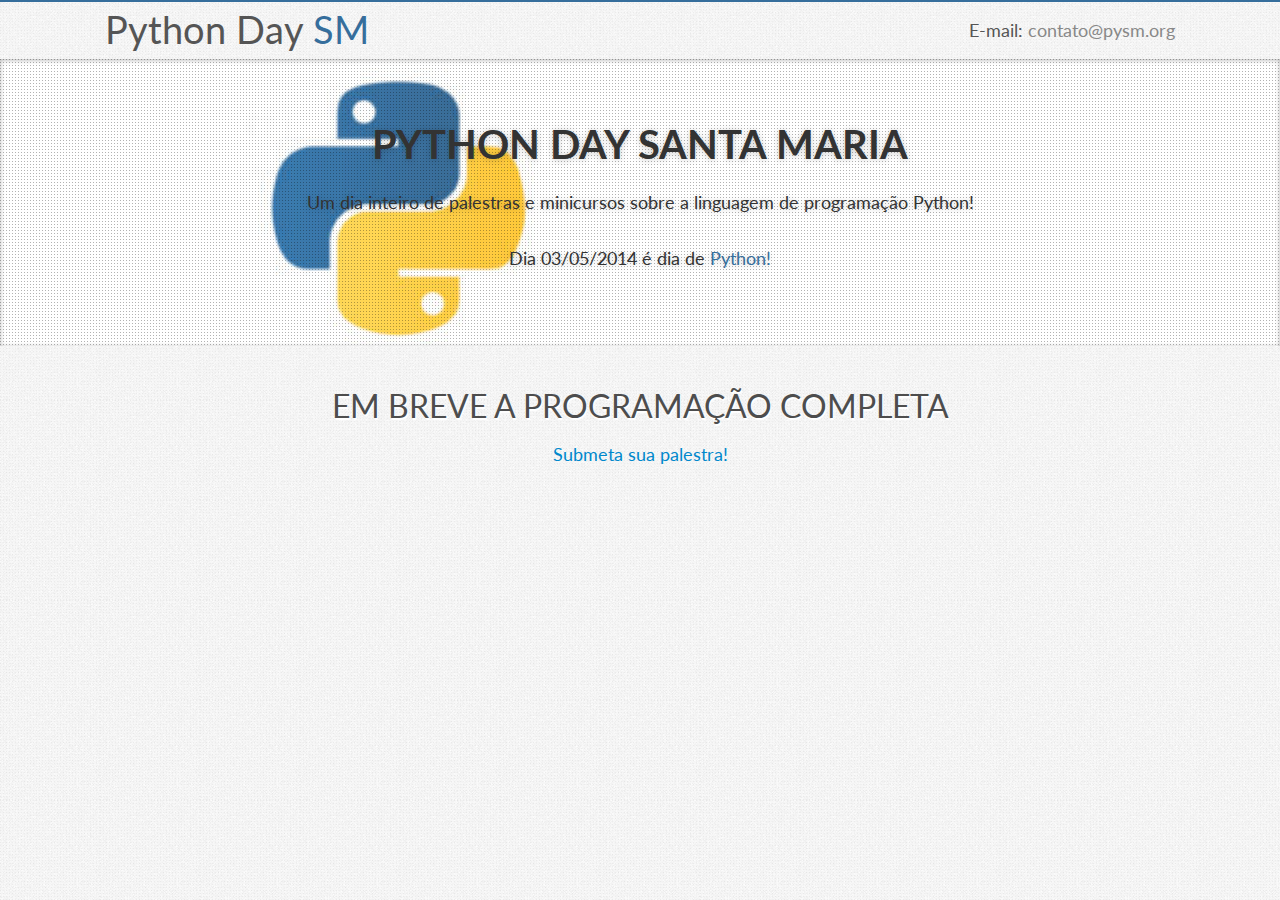
==== 2014/index.html @ d5559a5e "Site em breve da PySM" ====
<!DOCTYPE html>
<html lang="en">
    <head>
        <meta charset="utf-8">
        <title>Python Day Santa Maria - PySM</title>
        <meta name="viewport" content="width=device-width, initial-scale=1.0">
        <meta name="description" content="">
        <meta name="author" content="">

        <!-- CSS -->
        <link rel='stylesheet' href='http://fonts.googleapis.com/css?family=Lato:400,700'>
        <link rel="stylesheet" href="assets/bootstrap/css/bootstrap.min.css">
        <link rel="stylesheet" href="assets/css/style.css">
		<link rel="stylesheet" type="text/css" href="assets/js/fancybox/jquery.fancybox.css?v=2.1.5" media="screen" />
        <!-- HTML5 shim, for IE6-8 support of HTML5 elements -->
        <!--[if lt IE 9]>
            <script src="http://html5shim.googlecode.com/svn/trunk/html5.js"></script>
        <![endif]-->
    </head>

    <body>

        <!-- Header -->
        <div class="container">
            <div class="header row">
                <div class="logo span4">
                    <h1><a href="">Python Day</a> <span>SM</span></h1>
                </div>
                <div class="call-us span8">
                	<p>E-mail: <span>contato@pysm.org</span></p>
                </div>
            </div>
        </div>

        <!-- Coming Soon -->
        <div class="coming-soon">
            <div class="inner-bg">
                <div class="container">
                    <div class="row">
                        <div class="span12">
                            <h2>Python Day Santa Maria</h2>
                            <p>Um dia inteiro de palestras e minicursos sobre a linguagem de programação Python!</p>
                            <p>Dia 03/05/2014 é dia de <span class="blue">Python!</span></p>
                            <div class="timer">
                                <div class="days-wrapper">
                                    <span class="days"></span> <br>dias
                                </div>
                                <div class="hours-wrapper">
                                    <span class="hours"></span> <br>horas
                                </div>
                                <div class="minutes-wrapper">
                                    <span class="minutes"></span> <br>minutos
                                </div>
                                <div class="seconds-wrapper">
                                    <span class="seconds"></span> <br>segundos
                                </div>
                            </div>
                        </div>
                    </div>
                </div>
            </div>
        </div>

        <!-- Content -->
        <div class="container">
            <div class="row">
                <div class="span12 subscribe">
                    <h3>Em breve a programação completa</h3>
                    <p><a href="https://docs.google.com/forms/d/13ljh_HydLZf5N_XZFgV2s6FFVkVPNJBflwNSKX2aLEY/viewform" class="iframe" >Submeta sua palestra!</a></p>
                </div>
            </div>

            <!-- <div class="row">
                <div class="span12 social">
                    <a href="" class="facebook" rel="tooltip" data-placement="top" data-original-title="Facebook"></a>
                    <a href="" class="twitter" rel="tooltip" data-placement="top" data-original-title="Twitter"></a>
                    <a href="" class="dribbble" rel="tooltip" data-placement="top" data-original-title="Dribbble"></a>
                    <a href="" class="googleplus" rel="tooltip" data-placement="top" data-original-title="Google Plus"></a>
                    <a href="" class="pinterest" rel="tooltip" data-placement="top" data-original-title="Pinterest"></a>
                    <a href="" class="flickr" rel="tooltip" data-placement="top" data-original-title="Flickr"></a>
                </div>
            </div> -->
        </div>

        <!-- Javascript -->
        <script src="assets/js/jquery-1.8.2.min.js"></script>
        <script src="assets/bootstrap/js/bootstrap.min.js"></script>
        <script src="assets/js/jquery.backstretch.min.js"></script>
        <script src="assets/js/jquery.countdown.js"></script>
        <script src="assets/js/fancybox.js"></script>
        <script src="assets/js/scripts.js"></script>
		<script type="text/javascript" src="assets/js/fancybox/jquery.fancybox.js?v=2.1.5"></script>
    </body>

</html>
---- 2014/assets/css/style.css ----
/*
 *
 * Template Name: Alissa
 * Template URI: http://azmind.com
 * Description: Alissa - Responsive Coming Soon Template
 * Author: Anli Zaimi
 * Author URI: http://azmind.com
 *
 */


body {
    background: #f8f8f8 url(../img/pattern.jpg);
    text-align: left;
    font-family: 'Lato', Arial, sans-serif;
    color: #555;
    font-weight: 400;
    border-top: 2px solid #366e9c;
}

strong { font-weight: 700; }
a:hover { text-decoration: none; }

::-moz-selection { background: #366e9c; color: #fff; text-shadow: none; }
::selection { background: #366e9c; color: #fff; text-shadow: none; }

.logo h1 {
    margin-top: 7px;
    padding-left: 50px;
    font-family:'Lato', Arial, sans-serif;
    font-size: 38px;
    font-weight: 400;
    color: #555;
}

.logo h1 span { color: #366e9c; }
.blue { color: #366e9c; }

.logo a {
    color: #555;
    text-decoration: none;
    -o-transition: all .2s;
    -moz-transition: all .2s;
    -webkit-transition: all .2s;
    -ms-transition: all .2s;
}
.logo a:hover { color: #366e9c; }

.call-us {
    font-size: 18px;
    text-align: right;
}

.call-us p {
    margin-top: 18px;
    padding-right: 50px;
}

.call-us p span { color: #888; }


/***** Coming Soon *****/

.coming-soon {
    margin: 0 auto;
    text-align: center;
    color: #fff;
}

.inner-bg {
    padding: 55px 0 60px 0;
    background: url(../img/pattern-3.png);
    -moz-box-shadow: 0 1px 5px 0 rgba(0,0,0,.3) inset;
    -webkit-box-shadow: 0 1px 5px 0 rgba(0,0,0,.3) inset;
    box-shadow: 0 1px 5px 0 rgba(0,0,0,.3) inset;
}

.coming-soon h2 {
    font-size: 40px;
    font-weight: 700;
    text-transform: uppercase;
    color: #333;
    text-shadow: 0 1px 7px rgba(0,0,0,.2);
}

.coming-soon p {
    color: #333;
    margin-top: 20px;
    font-size: 18px;
    line-height: 36px;
    text-shadow: 0 1px 7px rgba(0,0,0,.2);
}

.timer {
    margin-top: 40px;
    text-shadow: 0 1px 5px rgba(0,0,0,.1);
}

.timer .days-wrapper,
.timer .hours-wrapper,
.timer .minutes-wrapper,
.timer .seconds-wrapper {
    display: inline-block;
    width: 160px;
    height: 140px;
    margin: 0 10px;
    padding-top: 20px;
    background: #2d2d2d; /* browsers that don't support rgba */
    background: rgba(45,45,45,.7);
    font-size: 18px;
    -moz-border-radius: 80px;
    -webkit-border-radius: 80px;
    border-radius: 80px;
}

.timer .days-wrapper:hover,
.timer .hours-wrapper:hover,
.timer .minutes-wrapper:hover,
.timer .seconds-wrapper:hover {
    background: #366e9c url(../img/pattern-2.png);
    text-shadow: none;
}

.timer .days,
.timer .hours,
.timer .minutes,
.timer .seconds {
    font-size: 80px;
    line-height: 90px;
}


/***** Content *****/

.subscribe {
    margin-top: 30px;
    text-align: center;
}

.subscribe h3 {
    font-size: 32px;
    font-weight: 400;
    color: #4d4d4d;
    line-height: 40px;
    text-transform: uppercase;
    text-shadow: 1px 2px 1px #fff;
}

.subscribe p {
    font-size: 18px;
    font-weight: 400;
    line-height: 36px;
}

.subscribe form {
    margin-top: 24px;
}

.subscribe form input {
    width: 310px;
    height: 46px;
    margin: 0;
    padding: 0 10px;
    background: #fff;
    font-family: 'Lato', Arial, sans-serif;
    font-size: 18px;
    line-height: 46px;
    color: #888;
    border: 0;
    -moz-border-radius: 0;
    -webkit-border-radius: 0;
    border-radius: 0;
    -moz-box-shadow: 0 1px 3px 0 rgba(0,0,0,.15);
    -webkit-box-shadow: 0 1px 3px 0 rgba(0,0,0,.15);
    box-shadow: 0 1px 3px 0 rgba(0,0,0,.15);
}

.subscribe form input:focus {
    -moz-box-shadow: 0 1px 3px 0 rgba(0,0,0,.15);
    -webkit-box-shadow: 0 1px 3px 0 rgba(0,0,0,.15);
    box-shadow: 0 1px 3px 0 rgba(0,0,0,.15);
}

.subscribe form input:-moz-placeholder { color: #888; }
.subscribe form input:-ms-input-placeholder { color: #888; }
.subscribe form input::-webkit-input-placeholder { color: #888; }

.subscribe form button {
    width: 130px;
    height: 46px;
    margin: 0;
    padding: 0;
    background: #366e9c;
    border: 0;
    font-family: 'Lato', Arial, sans-serif;
    font-size: 18px;
    line-height: 46px;
    color: #fff;
    text-transform: uppercase;
    text-shadow: 1px 1px 1px rgba(0,0,0,.3);
    -moz-border-radius: 0;
    -webkit-border-radius: 0;
    border-radius: 0;
    -moz-box-shadow: 0 1px 3px 0 rgba(0,0,0,.25);
    -webkit-box-shadow: 0 1px 3px 0 rgba(0,0,0,.25);
    box-shadow: 0 1px 3px 0 rgba(0,0,0,.25);
    -o-transition: all .3s;
    -moz-transition: all .3s;
    -webkit-transition: all .3s;
    -ms-transition: all .3s;
}

.subscribe form button:hover {
    background: #366e9c;
    color: #fff;
}

.subscribe form button:active {
    background: #366e9c;
    color: #fff;
}

.success-message, .error-message {
    font-size: 18px;
}

.error-message {
    color: #366e9c;
}

.social {
    margin-top: 30px;
    padding-bottom: 30px;
    text-align: center;
}

.social a {
    display: inline-block;
    width: 48px;
    height: 48px;
    margin: 3px;
}

.social a.facebook { background: url(../img/social-icons/facebook.png); }
.social a.twitter { background: url(../img/social-icons/twitter.png); }
.social a.dribbble { background: url(../img/social-icons/dribbble.png); }
.social a.googleplus { background: url(../img/social-icons/googleplus.png); }
.social a.pinterest { background: url(../img/social-icons/pinterest.png); }
.social a.flickr { background: url(../img/social-icons/flickr.png); }


/***** Media Queries *****/

@media (min-width: 768px) and (max-width: 979px) {

    .logo h1 {
        padding-left: 0;
    }

    .call-us p {
        padding-right: 0;
    }

    .timer .days-wrapper,
    .timer .hours-wrapper,
    .timer .minutes-wrapper,
    .timer .seconds-wrapper {
        width: 140px;
        height: 120px;
        margin: 0 7px;
        padding-top: 20px;
        -moz-border-radius: 70px;
        -webkit-border-radius: 70px;
        border-radius: 70px;
    }

    .timer .days,
    .timer .hours,
    .timer .minutes,
    .timer .seconds {
        font-size: 60px;
        line-height: 70px;
    }

}

@media (max-width: 767px) {

    body {
        padding-left: 0;
        padding-right: 0;
    }

    .logo h1 {
        padding-left: 0;
        text-align: center;
    }

    .call-us {
        padding-bottom: 7px;
        text-align: center;
    }

    .call-us p {
        padding-right: 0;
    }

    .inner-bg {
        padding: 45px 0 50px 0;
    }

    .coming-soon h2 {
        font-size: 36px;
        padding: 0 20px;
    }

    .coming-soon p {
        padding: 0 20px;
    }

    .timer .days-wrapper,
    .timer .hours-wrapper,
    .timer .minutes-wrapper,
    .timer .seconds-wrapper {
        width: 140px;
        height: 120px;
        margin: 7px;
        padding-top: 20px;
        -moz-border-radius: 70px;
        -webkit-border-radius: 70px;
        border-radius: 70px;
    }

    .timer .days,
    .timer .hours,
    .timer .minutes,
    .timer .seconds {
        font-size: 60px;
        line-height: 70px;
    }

    .subscribe h3 {
        padding: 0 20px;
        font-size: 28px;
    }

    .subscribe p {
        padding: 0 20px;
    }

}

@media (max-width: 480px) {

    .subscribe form {
        padding: 0 20px;
    }

    .subscribe form input {
        width: 90%;
    }

    .subscribe form button {
        width: 90%;
        margin-top: 10px;
    }

}
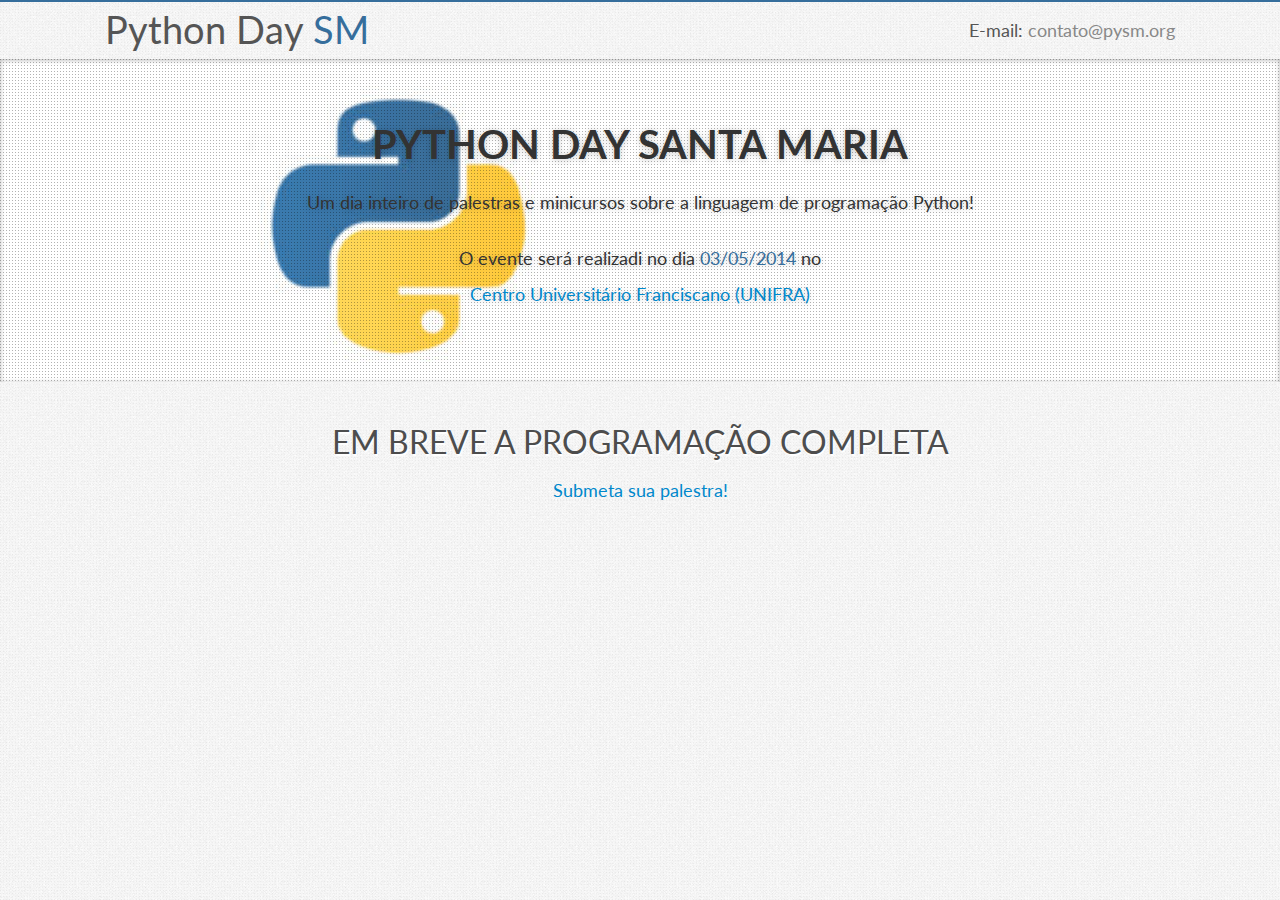
==== commit c74f0aba: "Adicionado o local do evento" ====
--- a/2014/index.html
+++ b/2014/index.html
@@ -40,7 +40,10 @@
                         <div class="span12">
                             <h2>Python Day Santa Maria</h2>
                             <p>Um dia inteiro de palestras e minicursos sobre a linguagem de programação Python!</p>
-                            <p>Dia 03/05/2014 é dia de <span class="blue">Python!</span></p>
+                            <p>
+                                O evente será realizadi no dia <span class="blue">03/05/2014</span> no <br />
+                                <a href="https://maps.google.com.br/maps?q=-29.684534,-53.814625&num=1&t=m&z=18" data-placement="top" data-original-title="Confira no mapa" class="map-unifra" target="_blank">Centro Universitário Franciscano (UNIFRA)</a>
+                            </p>
                             <div class="timer">
                                 <div class="days-wrapper">
                                     <span class="days"></span> <br>dias
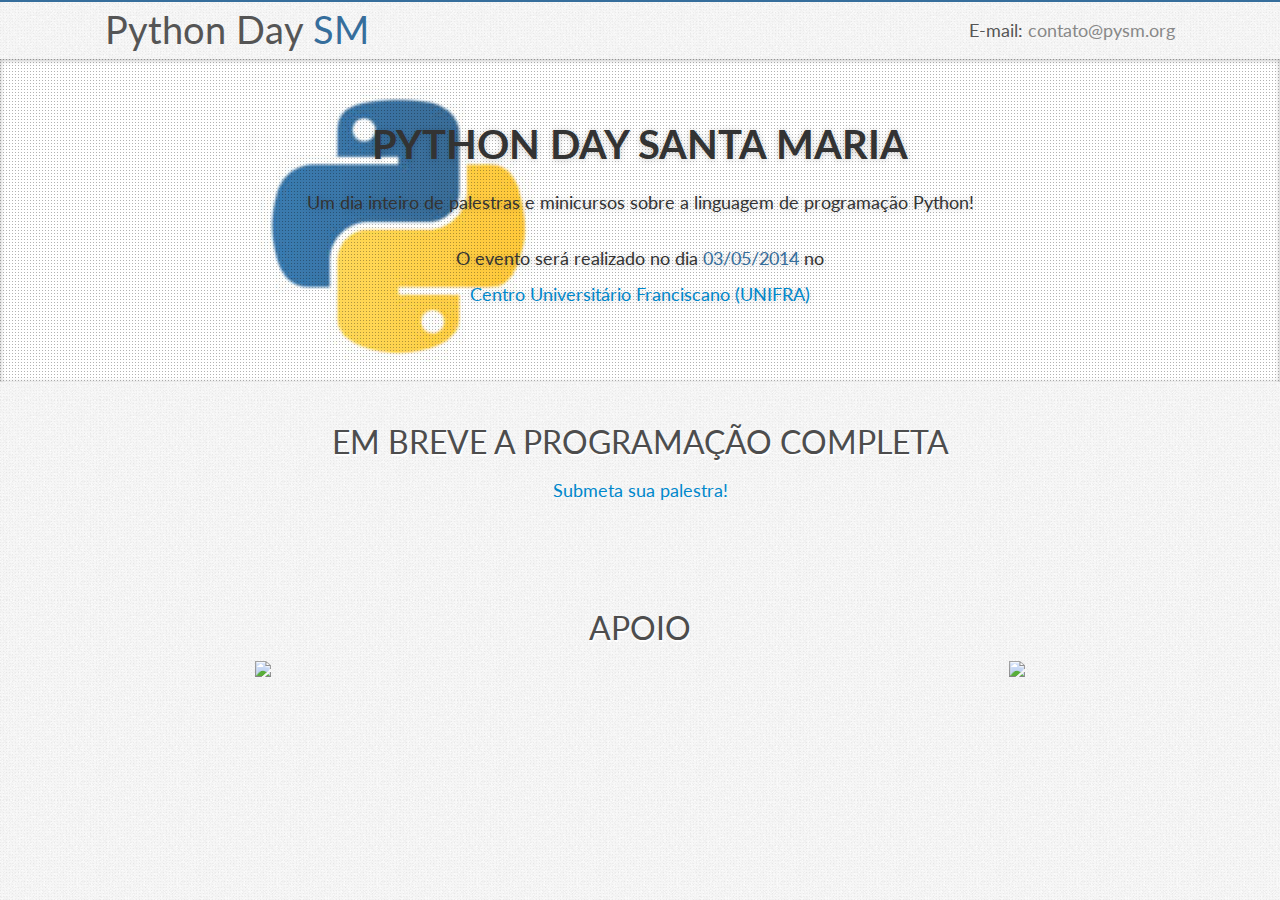
==== commit 55058123: "Atualização no site do evento" ====
--- a/2014/index.html
+++ b/2014/index.html
@@ -41,7 +41,7 @@
                             <h2>Python Day Santa Maria</h2>
                             <p>Um dia inteiro de palestras e minicursos sobre a linguagem de programação Python!</p>
                             <p>
-                                O evente será realizadi no dia <span class="blue">03/05/2014</span> no <br />
+                                O evento será realizado no dia <span class="blue">03/05/2014</span> no <br />
                                 <a href="https://maps.google.com.br/maps?q=-29.684534,-53.814625&num=1&t=m&z=18" data-placement="top" data-original-title="Confira no mapa" class="map-unifra" target="_blank">Centro Universitário Franciscano (UNIFRA)</a>
                             </p>
                             <div class="timer">
@@ -72,17 +72,13 @@
                     <p><a href="https://docs.google.com/forms/d/13ljh_HydLZf5N_XZFgV2s6FFVkVPNJBflwNSKX2aLEY/viewform" class="iframe" >Submeta sua palestra!</a></p>
                 </div>
             </div>
-
-            <!-- <div class="row">
-                <div class="span12 social">
-                    <a href="" class="facebook" rel="tooltip" data-placement="top" data-original-title="Facebook"></a>
-                    <a href="" class="twitter" rel="tooltip" data-placement="top" data-original-title="Twitter"></a>
-                    <a href="" class="dribbble" rel="tooltip" data-placement="top" data-original-title="Dribbble"></a>
-                    <a href="" class="googleplus" rel="tooltip" data-placement="top" data-original-title="Google Plus"></a>
-                    <a href="" class="pinterest" rel="tooltip" data-placement="top" data-original-title="Pinterest"></a>
-                    <a href="" class="flickr" rel="tooltip" data-placement="top" data-original-title="Flickr"></a>
+            <div class="row" style="margin-top:50px">
+                <div class="span12 subscribe">
+                    <h3>Apoio</h3>
+                    <a style="float:left;margin-left:200px" target="_blank" href="http://www.unifra.br/"><img src="pythonday/images/apoio/unifra.png"></a> 
+                    <a style="float:right;margin-right:200px" target="_blank" href="http://www.novatec.com.br/"><img src="pythonday/images/apoio/novatec.png"></a>
                 </div>
-            </div> -->
+            </div>
         </div>
 
         <!-- Javascript -->
@@ -93,6 +89,15 @@
         <script src="assets/js/fancybox.js"></script>
         <script src="assets/js/scripts.js"></script>
 		<script type="text/javascript" src="assets/js/fancybox/jquery.fancybox.js?v=2.1.5"></script>
+        <script>
+            (function(i,s,o,g,r,a,m){i['GoogleAnalyticsObject']=r;i[r]=i[r]||function(){
+            (i[r].q=i[r].q||[]).push(arguments)},i[r].l=1*new Date();a=s.createElement(o),
+            m=s.getElementsByTagName(o)[0];a.async=1;a.src=g;m.parentNode.insertBefore(a,m)
+            })(window,document,'script','//www.google-analytics.com/analytics.js','ga');
+
+            ga('create', 'UA-49662634-1', 'pysm.org');
+            ga('send', 'pageview');
+        </script>
     </body>
 
 </html>
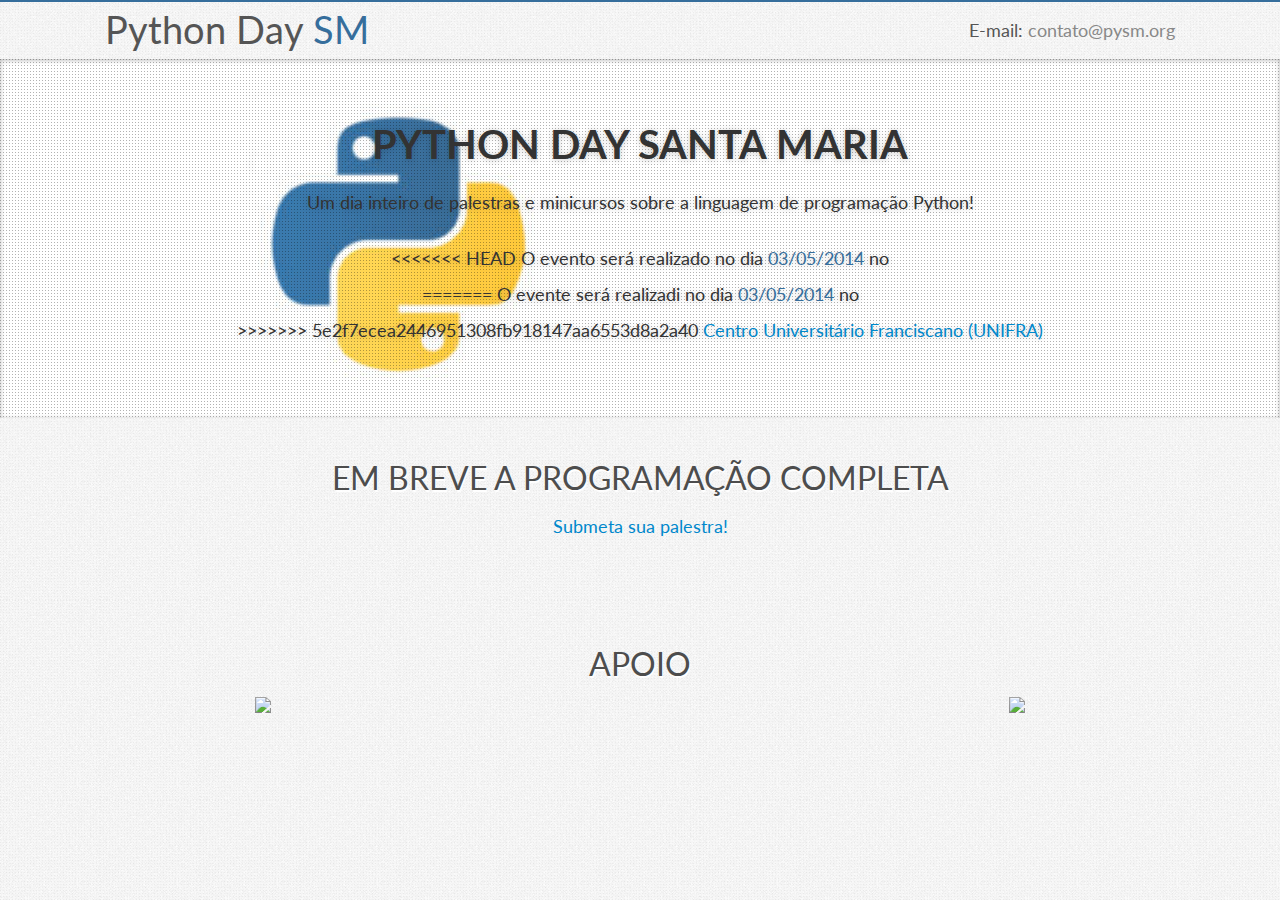
==== commit 4d4fc195: "merge" ====
--- a/2014/index.html
+++ b/2014/index.html
@@ -41,7 +41,11 @@
                             <h2>Python Day Santa Maria</h2>
                             <p>Um dia inteiro de palestras e minicursos sobre a linguagem de programação Python!</p>
                             <p>
+<<<<<<< HEAD
                                 O evento será realizado no dia <span class="blue">03/05/2014</span> no <br />
+=======
+                                O evente será realizadi no dia <span class="blue">03/05/2014</span> no <br />
+>>>>>>> 5e2f7ecea2446951308fb918147aa6553d8a2a40
                                 <a href="https://maps.google.com.br/maps?q=-29.684534,-53.814625&num=1&t=m&z=18" data-placement="top" data-original-title="Confira no mapa" class="map-unifra" target="_blank">Centro Universitário Franciscano (UNIFRA)</a>
                             </p>
                             <div class="timer">
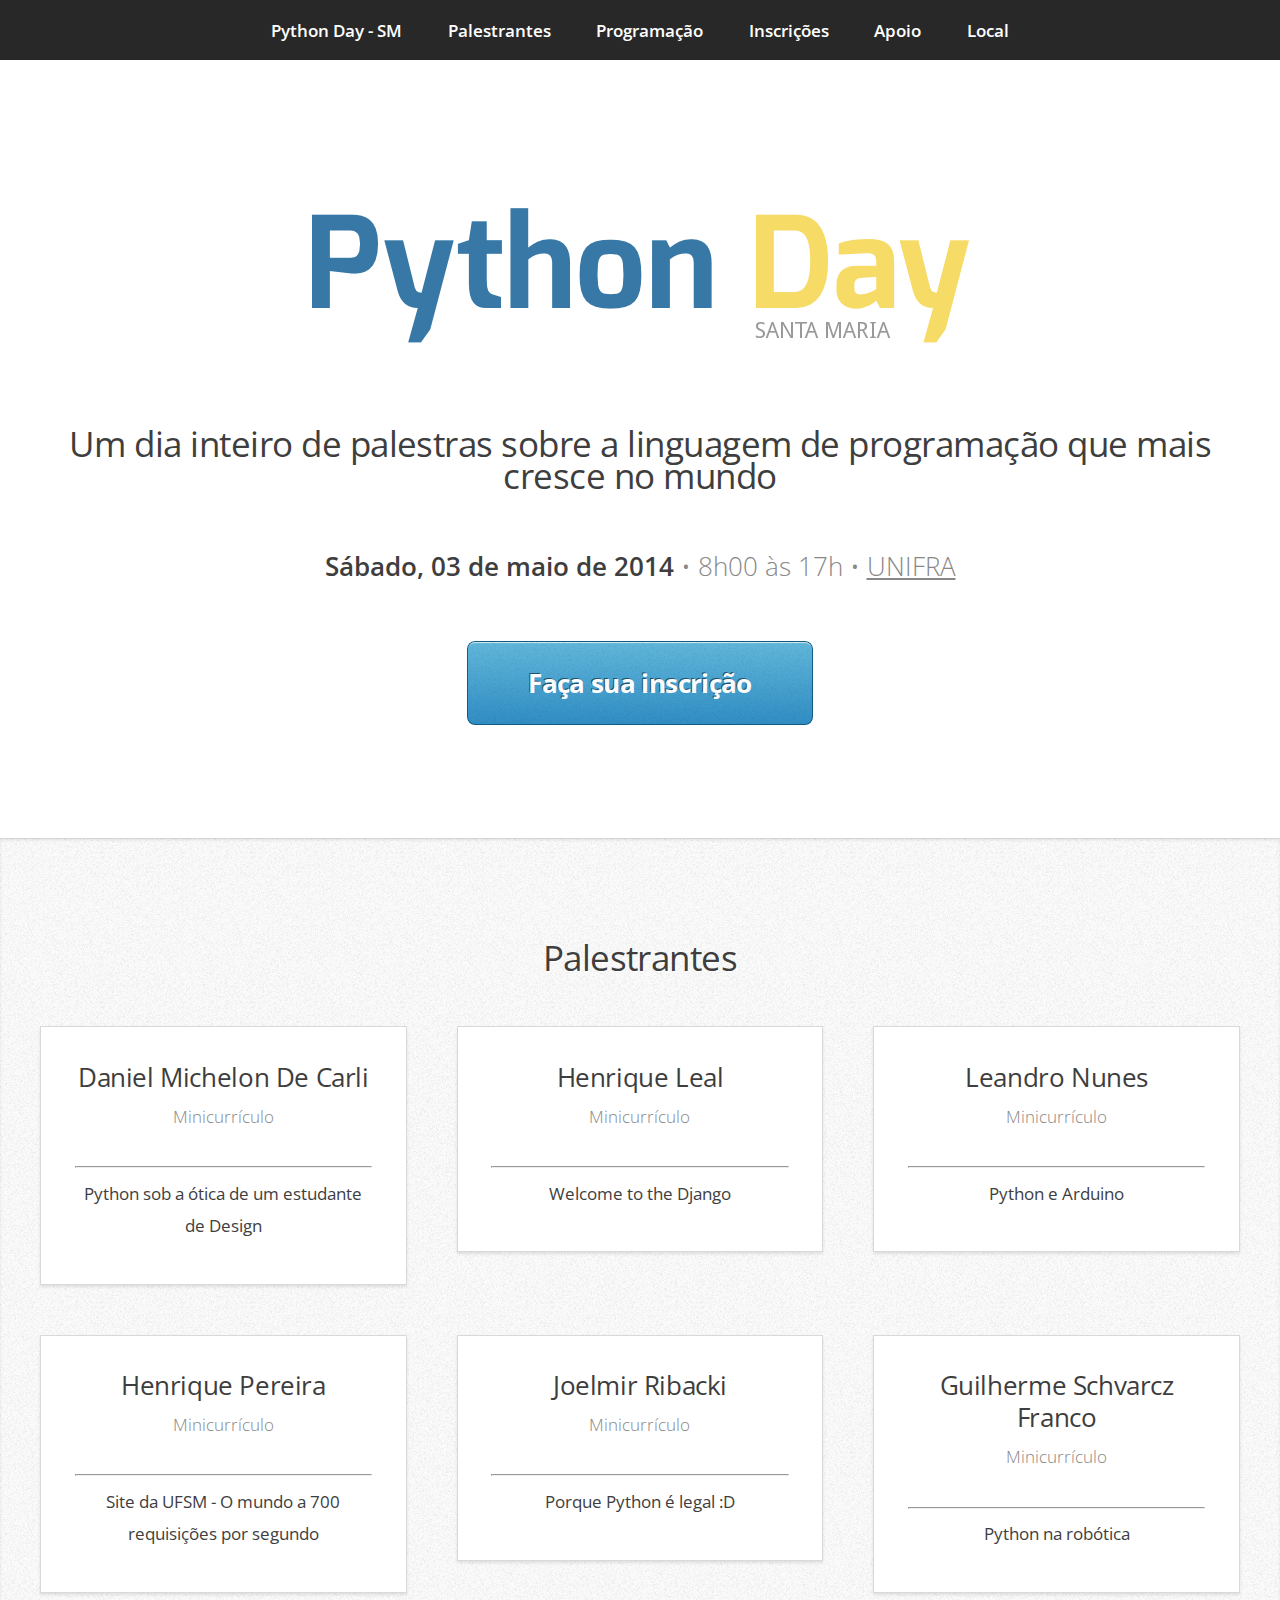
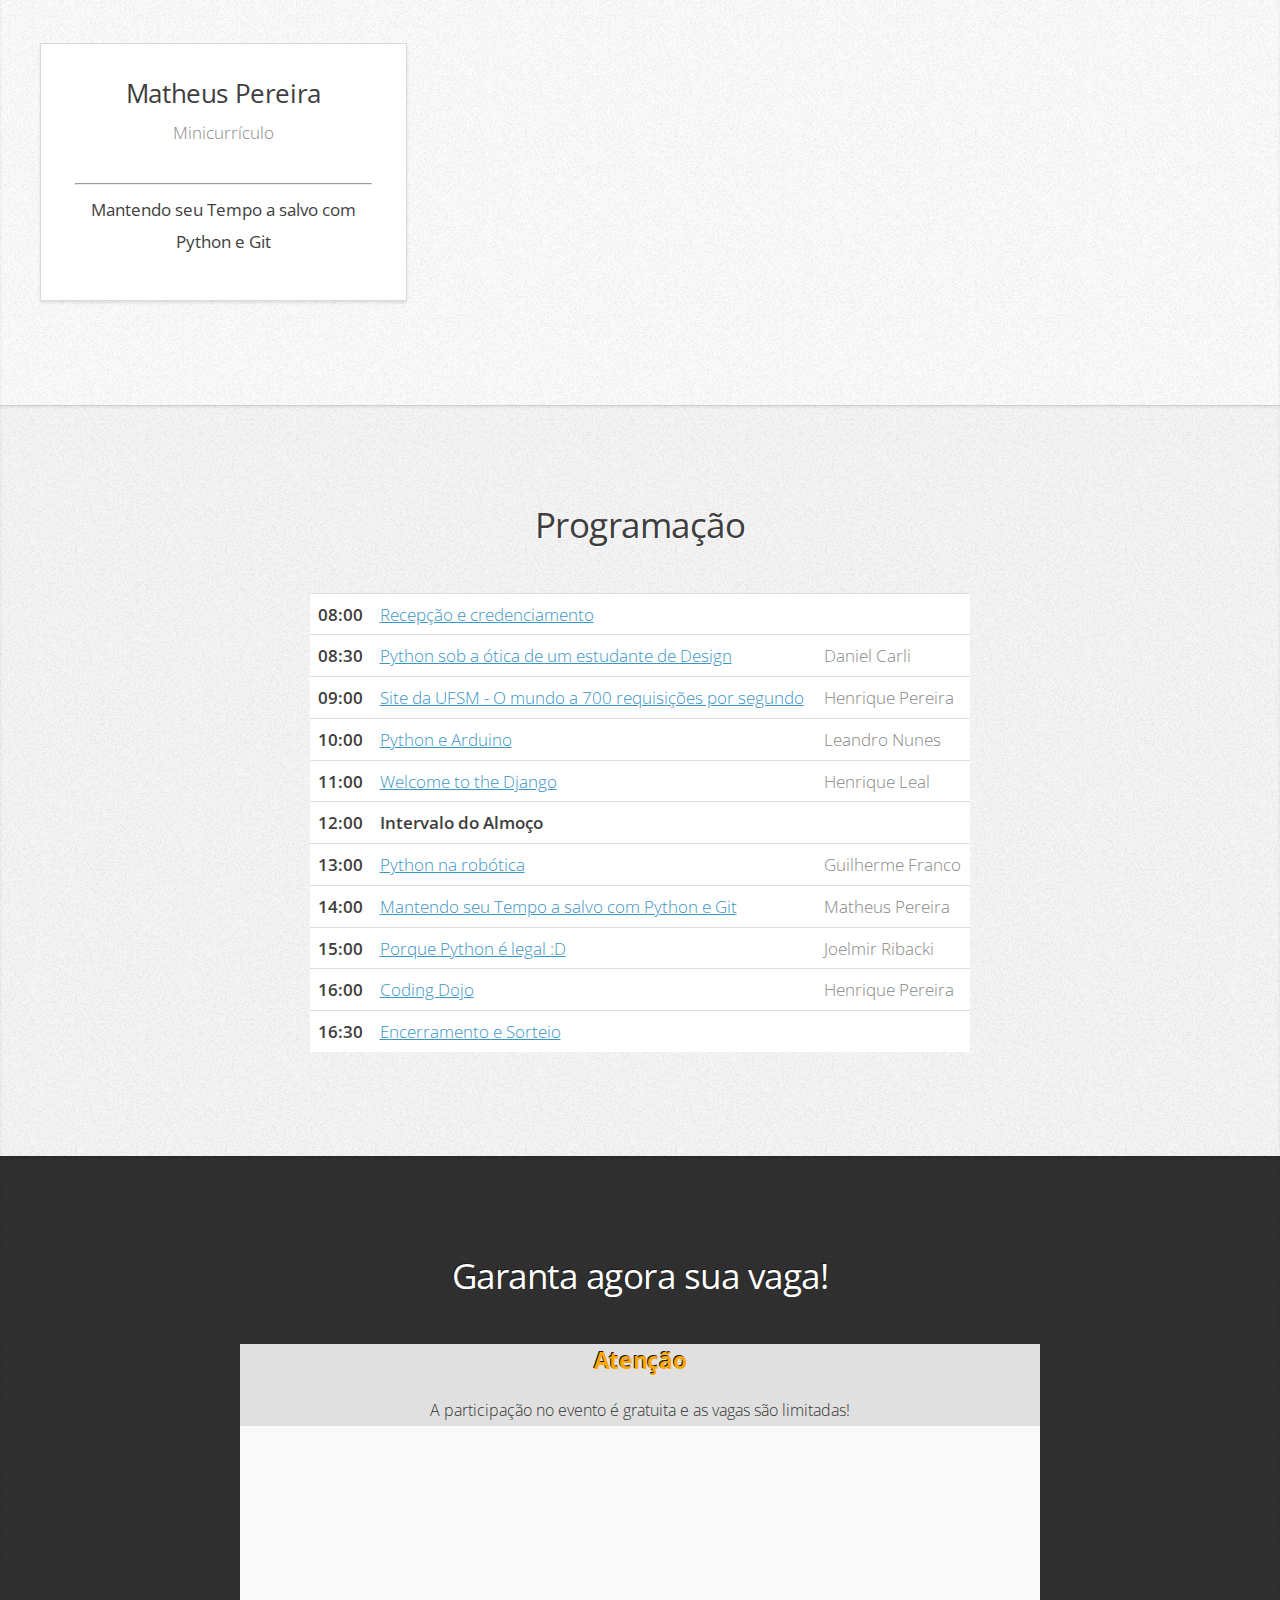
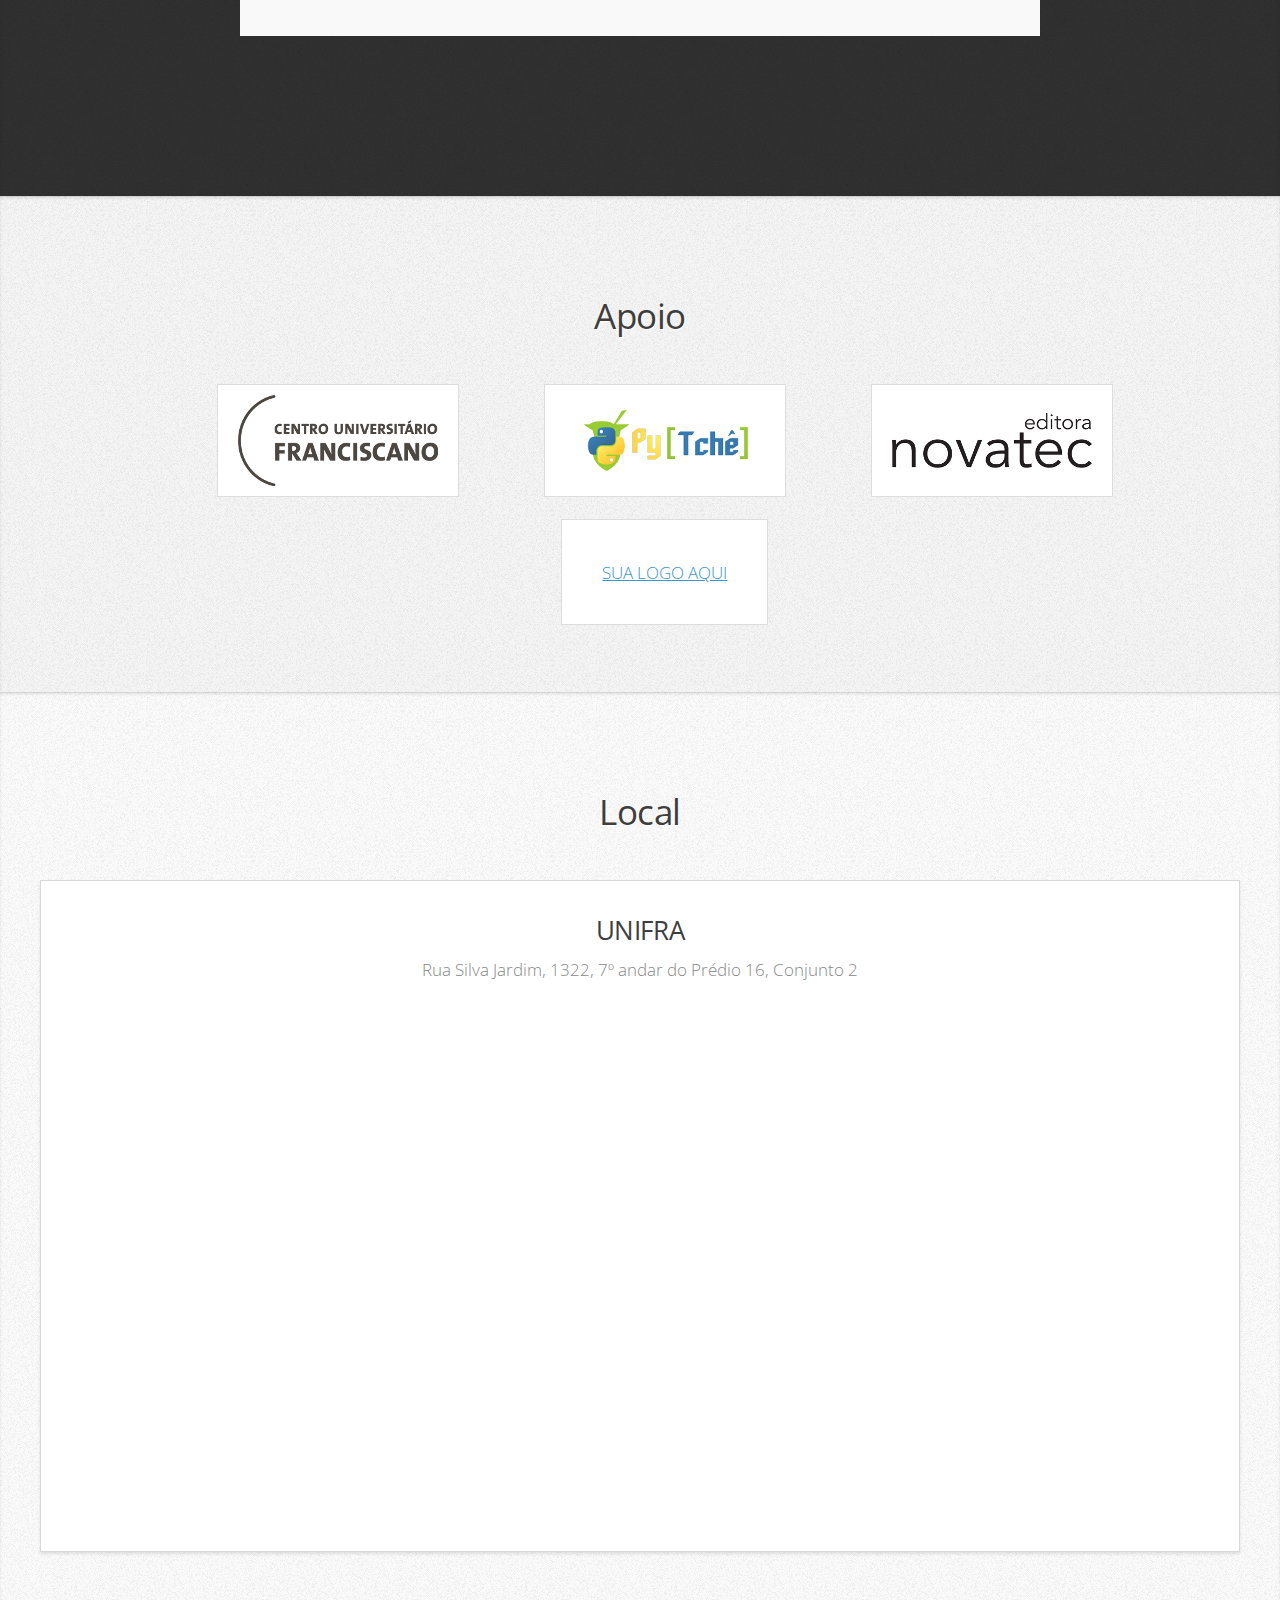
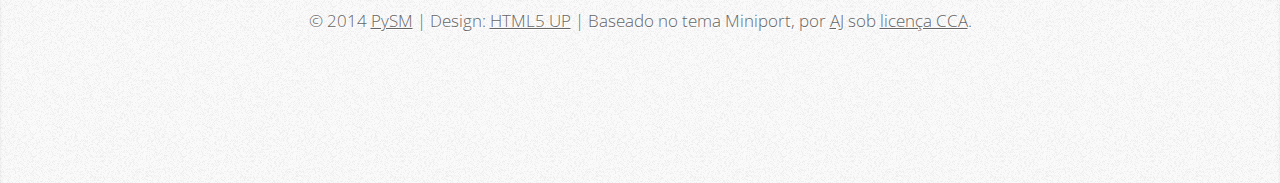
==== commit 8ad68641: "Change folde" ====
--- a/2014/index.html
+++ b/2014/index.html
@@ -1,108 +1,403 @@
-<!DOCTYPE html>
-<html lang="en">
-    <head>
-        <meta charset="utf-8">
-        <title>Python Day Santa Maria - PySM</title>
-        <meta name="viewport" content="width=device-width, initial-scale=1.0">
-        <meta name="description" content="">
-        <meta name="author" content="">
-
-        <!-- CSS -->
-        <link rel='stylesheet' href='http://fonts.googleapis.com/css?family=Lato:400,700'>
-        <link rel="stylesheet" href="assets/bootstrap/css/bootstrap.min.css">
-        <link rel="stylesheet" href="assets/css/style.css">
-		<link rel="stylesheet" type="text/css" href="assets/js/fancybox/jquery.fancybox.css?v=2.1.5" media="screen" />
-        <!-- HTML5 shim, for IE6-8 support of HTML5 elements -->
-        <!--[if lt IE 9]>
-            <script src="http://html5shim.googlecode.com/svn/trunk/html5.js"></script>
-        <![endif]-->
-    </head>
-
-    <body>
-
-        <!-- Header -->
-        <div class="container">
-            <div class="header row">
-                <div class="logo span4">
-                    <h1><a href="">Python Day</a> <span>SM</span></h1>
-                </div>
-                <div class="call-us span8">
-                	<p>E-mail: <span>contato@pysm.org</span></p>
-                </div>
-            </div>
-        </div>
-
-        <!-- Coming Soon -->
-        <div class="coming-soon">
-            <div class="inner-bg">
-                <div class="container">
-                    <div class="row">
-                        <div class="span12">
-                            <h2>Python Day Santa Maria</h2>
-                            <p>Um dia inteiro de palestras e minicursos sobre a linguagem de programação Python!</p>
-                            <p>
-<<<<<<< HEAD
-                                O evento será realizado no dia <span class="blue">03/05/2014</span> no <br />
-=======
-                                O evente será realizadi no dia <span class="blue">03/05/2014</span> no <br />
->>>>>>> 5e2f7ecea2446951308fb918147aa6553d8a2a40
-                                <a href="https://maps.google.com.br/maps?q=-29.684534,-53.814625&num=1&t=m&z=18" data-placement="top" data-original-title="Confira no mapa" class="map-unifra" target="_blank">Centro Universitário Franciscano (UNIFRA)</a>
-                            </p>
-                            <div class="timer">
-                                <div class="days-wrapper">
-                                    <span class="days"></span> <br>dias
-                                </div>
-                                <div class="hours-wrapper">
-                                    <span class="hours"></span> <br>horas
-                                </div>
-                                <div class="minutes-wrapper">
-                                    <span class="minutes"></span> <br>minutos
-                                </div>
-                                <div class="seconds-wrapper">
-                                    <span class="seconds"></span> <br>segundos
-                                </div>
-                            </div>
-                        </div>
-                    </div>
-                </div>
-            </div>
-        </div>
-
-        <!-- Content -->
-        <div class="container">
-            <div class="row">
-                <div class="span12 subscribe">
-                    <h3>Em breve a programação completa</h3>
-                    <p><a href="https://docs.google.com/forms/d/13ljh_HydLZf5N_XZFgV2s6FFVkVPNJBflwNSKX2aLEY/viewform" class="iframe" >Submeta sua palestra!</a></p>
-                </div>
-            </div>
-            <div class="row" style="margin-top:50px">
-                <div class="span12 subscribe">
-                    <h3>Apoio</h3>
-                    <a style="float:left;margin-left:200px" target="_blank" href="http://www.unifra.br/"><img src="pythonday/images/apoio/unifra.png"></a> 
-                    <a style="float:right;margin-right:200px" target="_blank" href="http://www.novatec.com.br/"><img src="pythonday/images/apoio/novatec.png"></a>
-                </div>
-            </div>
-        </div>
-
-        <!-- Javascript -->
-        <script src="assets/js/jquery-1.8.2.min.js"></script>
-        <script src="assets/bootstrap/js/bootstrap.min.js"></script>
-        <script src="assets/js/jquery.backstretch.min.js"></script>
-        <script src="assets/js/jquery.countdown.js"></script>
-        <script src="assets/js/fancybox.js"></script>
-        <script src="assets/js/scripts.js"></script>
-		<script type="text/javascript" src="assets/js/fancybox/jquery.fancybox.js?v=2.1.5"></script>
-        <script>
-            (function(i,s,o,g,r,a,m){i['GoogleAnalyticsObject']=r;i[r]=i[r]||function(){
-            (i[r].q=i[r].q||[]).push(arguments)},i[r].l=1*new Date();a=s.createElement(o),
-            m=s.getElementsByTagName(o)[0];a.async=1;a.src=g;m.parentNode.insertBefore(a,m)
-            })(window,document,'script','//www.google-analytics.com/analytics.js','ga');
-
-            ga('create', 'UA-49662634-1', 'pysm.org');
-            ga('send', 'pageview');
-        </script>
-    </body>
-
-</html>
-
+<!DOCTYPE HTML>
+<!--
+	Miniport 2.0 by HTML5 UP
+	html5up.net | @n33co
+	Free for personal and commercial use under the CCA 3.0 license (html5up.net/license)
+-->
+<html>
+	<head>
+		<title>Python Day Santa Maria - PySM</title>
+		<meta http-equiv="content-type" content="text/html; charset=utf-8" />
+		<meta name="description" content="" />
+		<meta name="keywords" content="" />
+		<link href="http://fonts.googleapis.com/css?family=Open+Sans:300,600,700" rel="stylesheet" />
+		<script src="js/jquery.min.js"></script>
+		<script src="js/config.js"></script>
+		<script src="js/skel.min.js"></script>
+        <script src="js/jquery.simplemodal.js"></script>
+        <script src="js/scripts.js"></script>
+        </script>
+        <link rel="stylesheet" href="css/basic.css" />
+	
+		<noscript>
+			<link rel="stylesheet" href="css/skel-noscript.css" />
+			<link rel="stylesheet" href="css/style.css" />
+			<link rel="stylesheet" href="css/style-desktop.css" />
+			<link rel="stylesheet" href="css/basic.css" />
+			<link rel="stylesheet" href="css/custom.css" />
+		</noscript>
+		<!--[if lte IE 9]><link rel="stylesheet" href="css/ie9.css" /><![endif]-->
+		<!--[if lte IE 8]><script src="js/html5shiv.js"></script><link rel="stylesheet" href="css/ie8.css" /><![endif]-->
+		<!--[if lte IE 7]><link rel="stylesheet" href="css/ie7.css" /><![endif]-->
+	</head>
+	<body>
+
+
+		<!-- Nav -->
+			<nav id="nav">
+				<ul>
+					<li><a href="#top">Python Day - SM </a></li>
+					<li><a href="#palestrantes">Palestrantes</a></li>
+					<li><a href="#programacao">Programação</a></li>
+					<li><a href="#inscricoes">Inscrições</a></li>
+					<li><a href="#patrocinadores">Apoio</a></li>
+					<li><a href="#local">Local</a></li>
+				</ul>
+			</nav>
+
+		<!-- Home -->
+			<div class="wrapper wrapper-style1 wrapper-first">
+				<article class="container" id="top">
+					<div class="row">
+						<div class="12u">
+							<span class="image image-centered"><img src="images/logo.png" alt="" /></span>
+						</div>
+					</div>
+					<div class="row">
+						<div class="12u action-call">	
+							
+							<header>
+								<h2>Um dia inteiro de palestras sobre a linguagem de programação que mais cresce no mundo</h2>
+							</header>
+                            <p><b>Sábado, 03 de maio de 2014</b> &bull; 8h00 às 17h &bull; <a href="#local">UNIFRA</a></p>							
+							<a href="#inscricoes" class="button button-big">Faça sua inscrição</a>
+						</div>
+					</div>					
+				</article>
+			</div>
+
+		<!-- Palestrantes -->
+			<div class="wrapper wrapper-style2">
+				<article id="palestrantes">
+					<header>
+						<h2>Palestrantes</h2>
+					</header>
+					<div class="container">
+						<div class="row">
+							<div class="4u">
+								<section class="box box-style2">
+									<h3>Daniel Michelon De Carli</h3>
+									<p class="nome-palestrante trigger-modal">Minicurrículo</p>
+									<div class=" modal">
+
+										É estudante de Desenho Industrial - Projeto de Produto na UFSM. Também é formado em Ciência da Computação - graduação sanduíche Fachhochschule Gelsenkirchen-UFSM, com mestrado na área de Computação Gráfica, também pela UFSM. Atua profissionalmente como analista de TI na mesma instituição, desenvolvendo aplicativos Django/Python para gestão interna. 
+									</div>
+									<hr>
+                                    <h4><a href="#programacao">
+                                    	Python sob a ótica de um estudante de Design
+                                    </a></h4>
+								</section>
+							</div>
+							<div class="4u">
+								<section class="box box-style2">
+									<h3>Henrique Leal</h3>
+									<p class="nome-palestrante trigger-modal">Minicurrículo</p>
+									<div class=" modal">
+										<a href="https://twitter.com/hmleal">https://twitter.com/hmleal</a> | 
+										<a href="https://github.com/hmleal">https://github.com/hmleal</a>
+										<br />
+										Apaixonado por Web, Linux, Software Livre e metodológias ágeis, atualmente trabalha com Python/Django. Programador da @beagle_ship e Acadêmico de sist. de informação =)
+									</div>
+									<hr>
+                                    <h4><a href="#programacao">
+                                    	Welcome to the Django
+                                    </a></h4>
+								</section>
+							</div>
+							<div class="4u">
+								<section class="box box-style2">
+									<h3>Leandro Nunes</h3>
+									<p class="nome-palestrante trigger-modal">Minicurrículo</p>
+									<div class=" modal">
+										<a href="http://twitter.com/leandron">http://twitter.com/leandron</a> | <a href="http://codefi.sh">http://codefi.sh</a><br />
+										Leandro possui graduação em Ciência da Computação e mestrado em Microeletrônica. Palestrante em diversos eventos de software livre tais como o Fórum Internacional de Software Livre e Tchêlinux. Atualmente trabalha como desenvolvedor em uma empresa multinacional de hardware e software utilizando Python como principal linguagem de programação.
+									</div>
+									<hr>
+                                    <h4><a href="#programacao">
+                                    	Python e Arduino
+                                    </a></h4>
+								</section>
+							</div>
+						</div>
+						<div class="row">
+							<div class="4u">
+								<section class="box box-style2">
+									<h3>Henrique Pereira</h3>
+									<p class="nome-palestrante trigger-modal">Minicurrículo</p>
+									<div class=" modal">
+										<a href="http://br.linkedin.com/in/ikkebr">http://br.linkedin.com/in/ikkebr</a> | <a href="http://twitter.com/ikkebr">http://twitter.com/ikkebr</a><br />
+										Bacharel em Sistemas de Informação pela UNIFRA e Mestre em Ciência da Computação pela UFSM. Trabalha como professor assistente no Centro Universitário Franciscano e como Analista de Tecnologia da Informação na Universidade Federal de Santa Maria. As principais áreas de interesse e pesquisa são a computação pervasiva e o desenvolvimento web. Atua como programador Python desde 2007 e utiliza o framework Django para desenvolvimento web desde 2009. É membro da ACM e entusiasta do software livre, tendo dado várias palestras em eventos internacionais de software livre como o FISL e o Latinoware.
+									</div>
+									<hr>
+                                    <h4><a href="#programacao">
+                                    	Site da UFSM - O mundo a 700 requisições por segundo
+                                    </a></h4>
+								</section>
+							</div>
+							<div class="4u">
+								<section class="box box-style2">
+									<h3>Joelmir Ribacki</h3>
+									<p class="nome-palestrante trigger-modal">Minicurrículo</p>
+									<div class=" modal">
+										<a href="http://br.linkedin.com/pub/joelmir-ribacki/31/496/307">http://br.linkedin.com/pub/joelmir-ribacki/31/496/307</a> | <a href="http://www.vendabem.com.br/">http://www.vendabem.com.br/</a><br />
+										Cursando Bacharel em Ciência da Computação ( ultimos semestres ), trabalhou com desenvolvimento em Oracle, .NET e Ruby on Rails. conhecimentos em Android e a 4 anos trabalhando com desenvolvimento do software.
+										<br/>Participante do grupo Tchêlinux desde 2009 e entusiasta Python desde então.
+									</div>
+									<hr>
+                                    <h4><a href="#programacao">
+                                    	Porque Python é legal :D
+                                    </a></h4>
+								</section>
+							</div>
+							<div class="4u">
+								<section class="box box-style2">
+									<h3>Guilherme Schvarcz Franco</h3>
+									<p class="nome-palestrante trigger-modal">Minicurrículo</p>
+									<div class=" modal">
+										<a href="https://www.facebook.com/guilherme.schvarczfranco">https://www.facebook.com/guilherme.schvarczfranco</a> | 
+										<a href="https://www.youtube.com/user/SchvarczFranco/videos">https://www.youtube.com/user/SchvarczFranco/videos</a>
+										<br />
+										Aquele tipo de cara que sabe a honra do código bem identado e viver pela linhas de código
+										<br/>Bacharel de Sistemas pela UNIFRA
+										<br/>Mestrando em Robótica pela UFRGS
+										<br/>Viciado em PDI pela vida!
+									</div>
+									<hr>
+                                    <h4><a href="#programacao">
+                                    	Python na robótica
+                                    </a></h4>
+								</section>
+							</div>
+						</div>
+						<div class="row">
+							<div class="4u">
+								<section class="box box-style2">
+									<h3>Matheus Pereira</h3>
+									<p class="nome-palestrante trigger-modal">Minicurrículo</p>
+									<div class=" modal">
+										<a href="http://matheper.com">http://matheper.com</a>
+										<br />
+										Bacharel em Ciência da Computação pela UCS - Universidade de Caxias do Sul.
+										<br />Professor - FTEC Caxias do Sul.
+										<br />Programador desde 2007, trabalho como pesquisador e desenvolvedor web na empresa Hadi.com e no Instituto Communitas para o Desenvolvimento Humano e Tecnológico.
+										<br />Organizador voluntário TcheLinux Caxias do Sul 2013.
+										<br />Palestras TcheLinux Caxias do Sul 2013, TcheLinux Porto Alegre 2013 e, daqui alguns dias, FISL.
+									</div>
+									<hr>
+                                    <h4><a href="#programacao">
+                                    	Mantendo seu Tempo a salvo com Python e Git
+                                    </a></h4>
+								</section>
+							</div>
+						</div>
+				</article>
+			</div>
+
+		<!-- Programação -->
+			<div class="wrapper wrapper-style3">
+				<article id="programacao">
+					<header>
+						<h2>Programação</h2>
+					</header>
+					<div class="container">
+						<div class="row">
+							<div class="12u">
+								<table class="table">									
+									<tbody>
+										<tr>
+											<td><strong>08:00</strong></td>
+											<td>
+												<a href="#programacao">Recepção e credenciamento</a>
+											</td>
+											<td></td>
+										</tr>
+										<tr>
+											<td><strong>08:30</strong></td>
+											<td>
+												<a href="#" class="trigger-modal">Python sob a ótica de um estudante de Design</a>
+												<div class="modal">O que torna Python uma linguagem com bom Design a nível do programador.</div>
+											</td>
+											<td>Daniel Carli</td>
+										</tr>
+										<tr>
+											<td><strong>09:00</strong></td>
+											<td>
+												<a href="#" class="trigger-modal">Site da UFSM - O mundo a 700 requisições por segundo</a>
+												<div class="modal">Essa palestra tem o objetivo de falar sobre o processo de produção e desenvolvimento do novo site da UFSM e de como a linguagem de programação Python e o framework para web Django, em conjunto com outras tecnologias livre, tornaram isso possível. </div>
+											</td>
+											<td>Henrique Pereira</td>
+										</tr>
+										<tr>
+											<td><strong>10:00</strong></td>
+											<td>
+												<a href="#" class="trigger-modal">Python e Arduino</a>
+												<div class="modal">Essa palestra irá apresentar os conceitos básicos sobre o projeto Arduino e sua integração com a linguagem Python. Gostaria de ter a disposição um projeto e link de internet (se possivel sem proxy).</div>
+											</td>
+											<td>Leandro Nunes</td>
+										</tr>
+										<tr>
+											<td><strong>11:00</strong></td>
+											<td>
+												<a href="#" class="trigger-modal">Welcome to the Django</a>
+												<div class="modal">Palestra com finalidade de apresentar o Django como proposta para desenvolvimento de aplicações web. Apresentar os principais recursos do framework e como configurar um ambiente saudável de programação.</div>
+											</td>
+											<td>Henrique Leal</td>
+										</tr>
+										<tr>
+											<td><strong>12:00</strong></td>
+											<td>
+												<strong>Intervalo do Almoço</strong>
+											</td>
+											<td>
+											</td>
+										</tr>
+										<tr>
+											<td><strong>13:00</strong></td>
+											<td>
+												<a href="#" class="trigger-modal">Python na robótica</a>
+												<div class="modal">Aguardando dados</div>
+											</td>
+											<td>Guilherme Franco</td>
+										</tr>
+										<tr>
+											<td><strong>14:00</strong></td>
+											<td>
+												<a href="#" class="trigger-modal">Mantendo seu Tempo a salvo com Python e Git</a>
+												<div class="modal">A linguagem de programação Python está entre as 10 mais utilizadas no desenvolvimento de software. Multiplataforma, de fácil aprendizagem e alta produtividade, Python torna-se cada dia mais popular.
+
+													A sintaxe simples e limpa torna Python fácil de compreender e trabalhar, sendo ideal para ciclos de desenvolvimento rápido exigidos nos dias atuais. Muitas estimativas sugerem que é 5 a 10 vezes mais rápido desenvolver uma aplicação em Python do que em Java, e a diferença é ainda maior quando comparado com C e C++.
+
+													Git é um Sistema de Controle de Versão (SCM) distribuído voltado à atender todo tipo de necessidade, desde pequenos a grandes projetos, de forma rápida e eficiente. Ao utilizar Git um histórico de modificações é mantido, o trabalho é organizado e, consequentemente, a velocidade de desenvolvimento é incrementada.
+
+													Individualmente Python e Git são excelentes ferramentas de trabalho, porém, quando utilizadas em conjunto, maximizam a produtividade, reduzindo o tempo necessário para o desenvolvimento de software.
+
+													O objetivo da palestra é apresentar Python e Git discutindo sua utilização combinada. Além disso, a palestra pretende incentivar a participação em projetos open source, uma ótima oportunidade para aprimorar habilidades, conhecer novas pessoas, perceber novas oportunidades e ampliar horizontes.
+												</div>
+											</td>
+											<td>Matheus Pereira</td>
+										</tr>
+										<tr>
+											<td><strong>15:00</strong></td>
+											<td>
+												<a href="#" class="trigger-modal">Porque Python é legal :D</a>
+												<div class="modal">Apresentação do mundo alternativo e legal do Python, um pouco de sua história e filosofia de vida ( The Zen of Python ), exemplos de trechos de código e provando porque o Python é Legal.</div>
+											</td>
+											<td>Joelmir Ribacki</td>
+										</tr>
+										<tr>
+											<td><strong>16:00</strong></td>
+											<td>
+												<a href="#" class="trigger-modal">Coding Dojo</a>
+												<div class="modal">Coding Dojo</div>
+											</td>
+											<td>Henrique Pereira</td>
+										</tr>
+										<tr>
+											<td><strong>16:30</strong></td>
+											<td>
+												<a href="#programacao">Encerramento e Sorteio</a>
+											</td>
+											<td></td>
+										</tr>
+									</tbody>	
+								</table>
+							</div>
+						</div>
+
+				</article>
+			</div>
+
+		<!-- Insncrições -->
+			<div class="wrapper wrapper-style4">
+				<article id="inscricoes">
+					<header>
+						<h2>Garanta agora sua vaga!</h2>
+					</header>
+					<div>
+						
+						<div class="row">
+							<div class="12u">
+								<div class="aviso">
+									<h3>Atenção</h3> 
+									<p style="margin-bottom: 0">A participação no evento é gratuita e as vagas são limitadas!</p>
+								</div>
+                                <iframe src="http://even.tc/pysm/embedded" frameborder="0" height="210px" style="background:#f9f9f9" width="100%" vspace="0" hspace="0" marginheight="5" marginwidth="5" scrolling="auto" allowtransparency="true"></iframe>
+							</div>
+						</div>
+						
+					</div>
+					<footer>
+						
+					</footer>
+				</article>
+			</div>
+
+		<!-- Patrocinadores -->
+			<div class="wrapper wrapper-style3">
+				<article id="patrocinadores">
+					<header>
+						<h2>Apoio</h2>
+					</header>					
+					<div class="row content-body">
+						<div class="4u">
+							<a href="http://www.unifra.br/"><img class="img-apoio" src="images/apoio/unifra.png"></a>	
+						</div>
+						<div class="4u">
+							<a href="http://pytche.org/"><img class="img-apoio" src="images/apoio/pytche.png"></a>
+						</div>
+						<div class="4u">
+							<a href="http://novatec.com.br/"><img class="img-apoio" src="images/apoio/novatec.png"></a>
+						</div>
+                    </div>
+                    <div class="row content-body">
+						<div class="2u">
+							&nbsp;
+						</div>
+						<div class="8u">
+							<a href="#" class="trigger-modal a-sua-logo">SUA LOGO AQUI</a>
+								<div class="modal">Mais informações pelo e-mail: contato@pysm.org</div>
+							</a>
+						</div>
+						
+						<div class="2u">
+							&nbsp;	
+                    	</div>
+                    </div>
+				</article>
+			</div>
+
+			<!-- Local -->
+			<div class="wrapper wrapper-style2">
+				<article id="local">
+					<header>
+						<h2>Local</h2>
+					</header>
+					<div class="container">
+						<div class="row">
+							<div class="12u">
+								<section class="box box-style2">
+									<h3>UNIFRA</h3>
+                                    <p>Rua Silva Jardim, 1322, 7º andar do Prédio 16, Conjunto 2</p>
+									<iframe width="640" height="480" frameborder="0" scrolling="no" marginheight="0" marginwidth="0" src="https://maps.google.com.br/maps?f=q&amp;source=s_q&amp;hl=pt-BR&amp;geocode=&amp;q=Rua+Silva+Jardim,+1322+santa+maria+rs&amp;aq=&amp;sll=-29.702709,-53.76275&amp;sspn=0.241851,0.528374&amp;ie=UTF8&amp;hq=&amp;hnear=Rua+Silva+Jardim,+1322+-+Nossa+Senhora+do+Ros%C3%A1rio,+Rio+Grande+do+Sul,+97010-491&amp;t=m&amp;z=14&amp;ll=-29.684061,-53.812989&amp;output=embed"></iframe>
+								</section>								
+							</div>							
+						</div>
+					</div>
+					<footer>
+						<p id="copyright">
+							&copy; 2014 <a href="http://pysm.org">PySM</a> | Design: <a href="http://html5up.net/">HTML5 UP</a> | Baseado no tema Miniport, por <a href="http://n33.co/">AJ</a> sob <a href="http://html5up.net/license/">licença CCA</a>.</p>
+						</p>
+					</footer>
+				</article>
+			</div>
+	<script>
+	(function(i,s,o,g,r,a,m){i['GoogleAnalyticsObject']=r;i[r]=i[r]||function(){
+	(i[r].q=i[r].q||[]).push(arguments)},i[r].l=1*new Date();a=s.createElement(o),
+	m=s.getElementsByTagName(o)[0];a.async=1;a.src=g;m.parentNode.insertBefore(a,m)
+	})(window,document,'script','//www.google-analytics.com/analytics.js','ga');
+
+	ga('create', 'UA-49662634-1', 'pysm.org');
+	ga('send', 'pageview');
+	</script>
+	</body>
+</html>
--- a/2014/css/basic.css
+++ b/2014/css/basic.css
@@ -0,0 +1,22 @@
+/*
+ * SimpleModal Basic Modal Dialog
+ * http://simplemodal.com
+ *
+ * Copyright (c) 2013 Eric Martin - http://ericmmartin.com
+ *
+ * Licensed under the MIT license:
+ *   http://www.opensource.org/licenses/mit-license.php
+ */
+
+#basic-modal-content {display:none;}
+
+/* Overlay */
+#simplemodal-overlay {background-color:#000;}
+
+/* Container */
+#simplemodal-container {height:360px; width:600px; color:#bbb; background-color:#333; border:4px solid #444; padding:12px;}
+#simplemodal-container .simplemodal-data {padding:8px;}
+#simplemodal-container code {background:#141414; border-left:3px solid #65B43D; color:#bbb; display:block; font-size:12px; margin-bottom:12px; padding:4px 6px 6px;}
+#simplemodal-container a {color:#ddd;}
+#simplemodal-container a.modalCloseImg {background:url(../images/x.png) no-repeat; width:25px; height:29px; display:inline; z-index:3200; position:absolute; top:-15px; right:-16px; cursor:pointer;}
+#simplemodal-container h3 {color:#84b8d9;}
--- a/2014/css/skel-noscript.css
+++ b/2014/css/skel-noscript.css
@@ -0,0 +1 @@
+html,body,div,span,applet,object,iframe,h1,h2,h3,h4,h5,h6,p,blockquote,pre,a,abbr,acronym,address,big,cite,code,del,dfn,em,img,ins,kbd,q,s,samp,small,strike,strong,sub,sup,tt,var,b,u,i,center,dl,dt,dd,ol,ul,li,fieldset,form,label,legend,table,caption,tbody,tfoot,thead,tr,th,td,article,aside,canvas,details,embed,figure,figcaption,footer,header,hgroup,menu,nav,output,ruby,section,summary,time,mark,audio,video{margin:0;padding:0;border:0;font-size:100%;font:inherit;vertical-align:baseline}article,aside,details,figcaption,figure,footer,header,hgroup,menu,nav,section{display:block}body{line-height:1}ol,ul{list-style:none}blockquote,q{quotes:none}blockquote:before,blockquote:after,q:before,q:after{content:'';content:none}table{border-collapse:collapse;border-spacing:0}body{-webkit-text-size-adjust:none}*,*:before,*:after{-moz-box-sizing:border-box;-webkit-box-sizing:border-box;-o-box-sizing:border-box;-ms-box-sizing:border-box;box-sizing:border-box}.container{width:1200px;margin:0 auto}.\31 2u{width:100%}.\31 1u{width:91.6666666667%}.\31 0u{width:83.3333333333%}.\39 u{width:75%}.\38 u{width:66.6666666667%}.\37 u{width:58.3333333333%}.\36 u{width:50%}.\35 u{width:41.6666666667%}.\34 u{width:33.3333333333%}.\33 u{width:25%}.\32 u{width:16.6666666667%}.\31 u{width:8.3333333333%}.\-11u{margin-left:91.6666666667%}.\-10u{margin-left:83.3333333333%}.\-9u{margin-left:75%}.\-8u{margin-left:66.6666666667%}.\-7u{margin-left:58.3333333333%}.\-6u{margin-left:50%}.\-5u{margin-left:41.6666666667%}.\-4u{margin-left:33.3333333333%}.\-3u{margin-left:25%}.\-2u{margin-left:16.6666666667%}.\-1u{margin-left:8.3333333333%}.row>*{padding:40px 0 0 40px;float:left;-moz-box-sizing:border-box;-webkit-box-sizing:border-box;-o-box-sizing:border-box;-ms-box-sizing:border-box;box-sizing:border-box}.row+.row>*{padding-top:40px}.row{margin-left:-40px}.row:after{content:'';display:block;clear:both;height:0}.row:first-child>*{padding-top:0}.row>*{padding-top:0}.row.flush{margin-left:0}.row.flush>*{padding:0 !important}.row.half>*{padding:20px 0 0 20px}.row.half+.row.half>*{padding-top:20px}.row.half{margin-left:-20px}.row.double>*{padding:80px 0 0 80px}.row.double+.row.double>*{padding-top:80px}.row.double{margin-left:-80px}--- a/2014/css/style.css
+++ b/2014/css/style.css
@@ -0,0 +1,1189 @@
+@charset 'UTF-8';
+
+@font-face
+{
+	font-family: 'FontAwesome';
+	src: url('fonts/fontawesome-webfont.eot?v=3.0.1');
+	src: url('fonts/fontawesome-webfont.eot?#iefix&v=3.0.1') format('embedded-opentype'),
+	     url('fonts/fontawesome-webfont.woff?v=3.0.1') format('woff'),
+	     url('fonts/fontawesome-webfont.ttf?v=3.0.1') format('truetype'),
+	     url('fonts/fontawesome-webfont.svg#FontAwesome') format('svg');
+	font-weight: normal;
+	font-style: normal;
+}
+
+@font-face
+{
+	font-family: 'Font-Awesome-Social';
+	src: url('fonts/fontawesome-social-webfont.eot');
+	src: url('fonts/fontawesome-social-webfont.eot?#iefix') format('embedded-opentype'),
+	     url('fonts/fontawesome-social-webfont.woff') format('woff'),
+		 url('fonts/fontawesome-social-webfont.ttf') format('truetype'),
+		 url('fonts/fontawesome-social-webfont.svg#Font-Awesome-More') format('svg');
+	font-weight: normal;
+	font-style: normal;
+}
+
+/*
+	Miniport 2.0 by HTML5 UP
+	html5up.net | @n33co
+	Free for personal and commercial use under the CCA 3.0 license (html5up.net/license)
+*/
+
+/*********************************************************************************/
+/* Basic                                                                         */
+/*********************************************************************************/
+
+	*
+	{
+		-moz-box-sizing: border-box;
+		-webkit-box-sizing: border-box;
+		-o-box-sizing: border-box;
+		-ms-box-sizing: border-box;
+		box-sizing: border-box;
+	}
+
+	body, input, textarea
+	{
+		font-family: 'Open Sans', sans-serif;
+		line-height: 1.85em;
+		color: #888;
+		font-weight: 300;
+	}
+
+	a
+	{
+		color: #3B95C6;
+		text-decoration: underline;
+		-moz-transition: color .2s ease-in-out;
+		-webkit-transition: color .2s ease-in-out;
+		-o-transition: color .2s ease-in-out;
+		-ms-transition: color .2s ease-in-out;
+		transition: color .2s ease-in-out;
+	}
+	
+		a:hover
+		{
+			color: #1B75A6 !important;
+		}
+
+		a img
+		{
+			border: 0;
+		}
+
+	strong, b
+	{
+		font-weight: 600;
+		color: #3e3e3e;
+	}
+	
+	h1, h2, h3, h4, h5, h6
+	{
+		color: #3e3e3e;
+	}
+	
+		h1 a, h2 a, h3 a, h4 a, h5 a, h6 a
+		{
+			text-decoration: none;
+			color: inherit;
+		}
+	
+	h2, h3, h4, h5, h6
+	{
+		/*font-weight: 700;*/
+		font-weight: 400;
+	}
+	
+	h1
+	{
+		font-weight: 300;
+	}
+	
+		h1 strong
+		{
+			font-weight: 700;
+		}
+	
+	em, i
+	{
+		font-style: italic;
+	}
+	
+	form
+	{
+	}
+	
+		form input,
+		form select,
+		form textarea
+		{
+			-webkit-appearance: none;
+		}
+
+		form input[type=text],
+		form input[type=password],
+		form select,
+		form textarea
+		{
+			border: 0;
+			padding: 0.75em;
+			font-size: 1em;
+			border-radius: 8px;
+			background: #282828;
+			color: #bbb;
+			box-shadow: inset 0px 2px 5px 0px rgba(0,0,0,0.05), 0px 1px 0px 0px rgba(255,255,255,0.025);
+			width: 100%;
+		}
+
+		form input[type=text]:focus,
+		form input[type=password]:focus,
+		form select:focus,
+		form textarea:focus
+		{
+			box-shadow: inset 0px 2px 5px 0px rgba(0,0,0,0.05), 0px 1px 0px 0px rgba(255,255,255,0.025), 0px 0px 2px 2px #74CAEE;
+		}
+
+		form textarea
+		{
+			height: 15em;
+		}
+		
+		form .formerize-placeholder
+		{
+			color: #555 !important;
+		}
+
+		form ::-webkit-input-placeholder
+		{
+			color: #555 !important;
+		}
+
+		form :-moz-placeholder
+		{
+			color: #555 !important;
+		}
+
+		form ::-moz-placeholder
+		{
+			color: #555 !important;
+		}
+
+		form :-ms-input-placeholder
+		{
+			color: #555 !important;
+		}
+
+		form ::-moz-focus-inner
+		{
+			border: 0;
+		}
+
+	br.clear
+	{
+		clear: both;
+	}
+	
+	p, ul, ol, dl, table
+	{
+		margin-bottom: 2em;
+	}
+	
+	section,
+	article
+	{
+		margin-bottom: 3em;
+	}
+	
+	section > :last-child,
+	article > :last-child
+	{
+		margin-bottom: 0;
+	}
+
+	section:last-child,
+	article:last-child
+	{
+		margin-bottom: 0;
+	}
+
+	.image
+	{
+		display: inline-block;
+	}
+	
+		.image img
+		{
+			display: block;
+			width: 100%;
+		}
+
+	.image-full
+	{
+		display: block;
+		width: 100%;
+		margin: 0 0 2em 0;
+	}
+	
+	.image-left
+	{
+		float: left;
+		margin: 0 2em 2em 0;
+	}
+	
+	.image-centered
+	{
+		display: block;
+		margin: 0 0 2em 0;
+	}
+
+		.image-centered img
+		{
+			margin: 0 auto;
+			width: auto;
+		}
+	
+	.button
+	{
+		position: relative;
+		display: inline-block;
+		color: #fff;
+		text-decoration: none;
+		font-weight: 700;
+		border: 0;
+		outline: 0;
+		cursor: pointer;
+		border-radius: 8px;
+		text-shadow: -1px -1px 0.5px rgba(0,0,0,0.5);
+		overflow: hidden;
+		background: #61b8db;
+		background-image: -moz-linear-gradient(top, rgba(97,184,219,0), rgba(48,141,196,1));
+		background-image: -webkit-linear-gradient(top, rgba(97,184,219,0), rgba(48,141,196,1));
+		background-image: -o-linear-gradient(top, rgba(97,184,219,0), rgba(48,141,196,1));
+		background-image: -ms-linear-gradient(top, rgba(97,184,219,0), rgba(48,141,196,1));
+		background-image: linear-gradient(top, rgba(97,184,219,0), rgba(48,141,196,1));
+		box-shadow: inset 0px 0px 0px 1px #135c86, inset 0px 2px 1px 0px rgba(255,255,255,0.75);
+		-moz-transition: background-color .2s ease-in-out;
+		-webkit-transition: background-color .2s ease-in-out;
+		-o-transition: background-color .2s ease-in-out;
+		-ms-transition: background-color .2s ease-in-out;
+		transition: background-color .2s ease-in-out;
+	}
+
+		.button:before
+		{
+			content: '';
+			display: block;
+			position: absolute;
+			left: 0;
+			top: 0;
+			width: 100%;
+			height: 100%;
+			background: url('images/bg.png');
+		}
+
+		.button:hover
+		{
+			background-color: #76cdf0;
+			color: #fff !important;
+		}
+		
+		.button:active
+		{
+			background-image: -moz-linear-gradient(top, rgba(48,141,196,1), rgba(77,164,199,0));
+			background-image: -webkit-linear-gradient(top, rgba(48,141,196,1), rgba(77,164,199,0));
+			background-image: -o-linear-gradient(top, rgba(48,141,196,1), rgba(77,164,199,0));
+			background-image: -ms-linear-gradient(top, rgba(48,141,196,1), rgba(77,164,199,0));
+			background-image: linear-gradient(top, rgba(48,141,196,1), rgba(77,164,199,0));
+			box-shadow: inset 0px 0px 0px 1px #135c86, inset 0px -2px 1px 0px rgba(255,255,255,0.75);
+			top: 1px;
+		}
+	
+		.button-alt
+		{
+			background-color: #393939;
+			background-image: -moz-linear-gradient(top, rgba(50,50,50,0), rgba(45,45,45,1));
+			background-image: -webkit-linear-gradient(top, rgba(50,50,50,0), rgba(45,45,45,1));
+			background-image: -o-linear-gradient(top, rgba(50,50,50,0), rgba(45,45,45,1));
+			background-image: -ms-linear-gradient(top, rgba(50,50,50,0), rgba(45,45,45,1));
+			background-image: linear-gradient(top, rgba(50,50,50,0), rgba(45,45,45,1));
+			box-shadow: inset 0px 0px 0px 1px #242424, inset 0px 2px 1px 0px rgba(255,255,255,0.2);
+		}
+
+			.button-alt:hover
+			{
+				background-color: #444;
+			}
+			
+			.button-alt:active
+			{
+				background-image: -moz-linear-gradient(top, rgba(45,45,45,1), rgba(50,50,50,0));
+				background-image: -webkit-linear-gradient(top, rgba(45,45,45,1), rgba(50,50,50,0));
+				background-image: -o-linear-gradient(top, rgba(45,45,45,1), rgba(50,50,50,0));
+				background-image: -ms-linear-gradient(top, rgba(45,45,45,1), rgba(50,50,50,0));
+				background-image: linear-gradient(top, rgba(45,45,45,1), rgba(50,50,50,0));
+				box-shadow: inset 0px 0px 0px 1px #242424, inset 0px -2px 1px 0px rgba(255,255,255,0.2);
+			}
+	
+		.button-big
+		{
+		}
+
+	ul.social
+	{
+		cursor: default;
+		margin: 0;
+	}
+	
+		ul.social li
+		{
+			position: relative;
+			display: inline-block;
+			margin: 0.25em;
+			top: 0;
+			border-radius: 6px;
+			overflow: hidden;
+			background: #444;
+			background-image: -moz-linear-gradient(top, rgba(0,0,0,0), rgba(0,0,0,0.2));
+			background-image: -webkit-linear-gradient(top, rgba(0,0,0,0), rgba(0,0,0,0.2));
+			background-image: -o-linear-gradient(top, rgba(0,0,0,0), rgba(0,0,0,0.2));
+			background-image: -ms-linear-gradient(top, rgba(0,0,0,0), rgba(0,0,0,0.2));
+			background-image: linear-gradient(top, rgba(0,0,0,0), rgba(0,0,0,0.2));
+			-moz-transition: background-color .2s ease-in-out, top .2s ease-in-out;
+			-webkit-transition: background-color .2s ease-in-out, top .2s ease-in-out;
+			-o-transition: background-color .2s ease-in-out, top .2s ease-in-out;
+			-ms-transition: background-color .2s ease-in-out, top .2s ease-in-out;
+			transition: background-color .2s ease-in-out, top .2s ease-in-out;
+			box-shadow: inset 0px 0px 0px 1px #282828, inset 0px 2px 1px 0px rgba(255,255,255,0.1);
+		}
+
+			ul.social li:before
+			{
+				content: '';
+				display: block;
+				position: absolute;
+				left: 0;
+				top: 0;
+				width: 100%;
+				height: 100%;
+				background: url('images/bg.png');
+			}
+
+			ul.social li.twitter:hover				{ background-color: #2DAAE4; }
+			ul.social li.facebook:hover				{ background-color: #3C5A98; }
+			ul.social li.dribbble:hover				{ background-color: #C4376B; }
+			ul.social li.linkedin:hover				{ background-color: #006599; }
+			ul.social li.tumblr:hover				{ background-color: #51718A; }
+			ul.social li.googleplus:hover			{ background-color: #DA2713; }
+			ul.social li.github:hover				{ background-color: #FAFAFA; }
+			ul.social li.rss:hover					{ background-color: #F2600B; }
+			ul.social li.instagram:hover			{ background-color: #E0D7C8; }
+			ul.social li.foursquare:hover			{ background-color: #39A3D4; }
+			ul.social li.skype:hover				{ background-color: #10BEF1; }
+			ul.social li.soundcloud:hover			{ background-color: #FE5419; }
+			ul.social li.youtube:hover				{ background-color: #BF2E25; }
+			ul.social li.blogger:hover				{ background-color: #FF6501; }
+			ul.social li.flickr:hover				{ background-color: #0062DB; }
+			ul.social li.vimeo:hover				{ background-color: #4C8AB0; }
+
+			ul.social li:hover
+			{
+				top: -5px;
+			}
+
+			ul.social li:active
+			{
+				top: 0;
+			}
+
+			ul.social li a
+			{
+				display: block;
+				position: relative;
+				width: 48px;
+				height: 48px;
+				outline: 0;
+				color: #2E2E2E !important;
+				line-height: 48px;
+				font-size: 24px;
+				text-shadow: 1px 1px 0px rgba(255,255,255,0.1);
+			}
+			
+			ul.social li a span
+			{
+				display: block;
+				text-indent: -9999px;
+			}
+			
+	.box
+	{
+		background: #fff;
+		box-shadow: inset 0px 0px 0px 1px rgba(0,0,0,0.15), 0px 2px 3px 0px rgba(0,0,0,0.1);
+		text-align: center;
+	}
+
+		.box .image-full
+		{
+			position: relative;
+		}
+
+/*********************************************************************************/
+/* Icons                                                                         */
+/*********************************************************************************/
+
+	/*
+		Powered by:
+		
+		Font Awesome (http://fortawesome.github.com/Font-Awesome/)
+		Font Awesome More (http://gregoryloucas.github.com/Font-Awesome-More/)
+	*/
+
+	.icon
+	{
+		text-decoration: none;
+	}
+
+		.icon:before
+		{
+			font-size: 1.25em;
+			text-decoration: none;
+			font-family: FontAwesome;
+			font-weight: normal;
+			font-style: normal;
+			-webkit-text-rendering: optimizeLegibility;
+			-moz-text-rendering: optimizeLegibility;
+			-ms-text-rendering: optimizeLegibility;
+			-o-text-rendering: optimizeLegibility;
+			text-rendering: optimizeLegibility;
+			-webkit-font-smoothing: antialiased;
+			-moz-font-smoothing: antialiased;
+			-ms-font-smoothing: antialiased;
+			-o-font-smoothing: antialiased;
+			font-smoothing: antialiased;
+			-webkit-font-feature-settings: "liga" 1, "dlig" 1;
+			-moz-font-feature-settings: "liga=1, dlig=1";
+			-ms-font-feature-settings: "liga" 1, "dlig" 1;
+			-o-font-feature-settings: "liga" 1, "dlig" 1;
+			font-feature-settings: "liga" 1, "dlig" 1;
+		}
+
+		.icon-glass:before                { content: "\f000"; }
+		.icon-music:before                { content: "\f001"; }
+		.icon-search:before               { content: "\f002"; }
+		.icon-envelope:before             { content: "\f003"; }
+		.icon-heart:before                { content: "\f004"; }
+		.icon-star:before                 { content: "\f005"; }
+		.icon-star-empty:before           { content: "\f006"; }
+		.icon-user:before                 { content: "\f007"; }
+		.icon-film:before                 { content: "\f008"; }
+		.icon-th-large:before             { content: "\f009"; }
+		.icon-th:before                   { content: "\f00a"; }
+		.icon-th-list:before              { content: "\f00b"; }
+		.icon-ok:before                   { content: "\f00c"; }
+		.icon-remove:before               { content: "\f00d"; }
+		.icon-zoom-in:before              { content: "\f00e"; }
+
+		.icon-zoom-out:before             { content: "\f010"; }
+		.icon-off:before                  { content: "\f011"; }
+		.icon-signal:before               { content: "\f012"; }
+		.icon-cog:before                  { content: "\f013"; }
+		.icon-trash:before                { content: "\f014"; }
+		.icon-home:before                 { content: "\f015"; }
+		.icon-file:before                 { content: "\f016"; }
+		.icon-time:before                 { content: "\f017"; }
+		.icon-road:before                 { content: "\f018"; }
+		.icon-download-alt:before         { content: "\f019"; }
+		.icon-download:before             { content: "\f01a"; }
+		.icon-upload:before               { content: "\f01b"; }
+		.icon-inbox:before                { content: "\f01c"; }
+		.icon-play-circle:before          { content: "\f01d"; }
+		.icon-repeat:before               { content: "\f01e"; }
+
+		/* \f020 doesn't work in Safari. all shifted one down */
+		.icon-refresh:before              { content: "\f021"; }
+		.icon-list-alt:before             { content: "\f022"; }
+		.icon-lock:before                 { content: "\f023"; }
+		.icon-flag:before                 { content: "\f024"; }
+		.icon-headphones:before           { content: "\f025"; }
+		.icon-volume-off:before           { content: "\f026"; }
+		.icon-volume-down:before          { content: "\f027"; }
+		.icon-volume-up:before            { content: "\f028"; }
+		.icon-qrcode:before               { content: "\f029"; }
+		.icon-barcode:before              { content: "\f02a"; }
+		.icon-tag:before                  { content: "\f02b"; }
+		.icon-tags:before                 { content: "\f02c"; }
+		.icon-book:before                 { content: "\f02d"; }
+		.icon-bookmark:before             { content: "\f02e"; }
+		.icon-print:before                { content: "\f02f"; }
+
+		.icon-camera:before               { content: "\f030"; }
+		.icon-font:before                 { content: "\f031"; }
+		.icon-bold:before                 { content: "\f032"; }
+		.icon-italic:before               { content: "\f033"; }
+		.icon-text-height:before          { content: "\f034"; }
+		.icon-text-width:before           { content: "\f035"; }
+		.icon-align-left:before           { content: "\f036"; }
+		.icon-align-center:before         { content: "\f037"; }
+		.icon-align-right:before          { content: "\f038"; }
+		.icon-align-justify:before        { content: "\f039"; }
+		.icon-list:before                 { content: "\f03a"; }
+		.icon-indent-left:before          { content: "\f03b"; }
+		.icon-indent-right:before         { content: "\f03c"; }
+		.icon-facetime-video:before       { content: "\f03d"; }
+		.icon-picture:before              { content: "\f03e"; }
+
+		.icon-pencil:before               { content: "\f040"; }
+		.icon-map-marker:before           { content: "\f041"; }
+		.icon-adjust:before               { content: "\f042"; }
+		.icon-tint:before                 { content: "\f043"; }
+		.icon-edit:before                 { content: "\f044"; padding-top: 1px; padding-left: 1px; }
+		.icon-share:before                { content: "\f045"; }
+		.icon-check:before                { content: "\f046"; }
+		.icon-move:before                 { content: "\f047"; }
+		.icon-step-backward:before        { content: "\f048"; }
+		.icon-fast-backward:before        { content: "\f049"; }
+		.icon-backward:before             { content: "\f04a"; }
+		.icon-play:before                 { content: "\f04b"; }
+		.icon-pause:before                { content: "\f04c"; }
+		.icon-stop:before                 { content: "\f04d"; }
+		.icon-forward:before              { content: "\f04e"; }
+
+		.icon-fast-forward:before         { content: "\f050"; }
+		.icon-step-forward:before         { content: "\f051"; }
+		.icon-eject:before                { content: "\f052"; }
+		.icon-chevron-left:before         { content: "\f053"; }
+		.icon-chevron-right:before        { content: "\f054"; }
+		.icon-plus-sign:before            { content: "\f055"; }
+		.icon-minus-sign:before           { content: "\f056"; }
+		.icon-remove-sign:before          { content: "\f057"; }
+		.icon-ok-sign:before              { content: "\f058"; }
+		.icon-question-sign:before        { content: "\f059"; }
+		.icon-info-sign:before            { content: "\f05a"; }
+		.icon-screenshot:before           { content: "\f05b"; }
+		.icon-remove-circle:before        { content: "\f05c"; }
+		.icon-ok-circle:before            { content: "\f05d"; }
+		.icon-ban-circle:before           { content: "\f05e"; }
+
+		.icon-arrow-left:before           { content: "\f060"; }
+		.icon-arrow-right:before          { content: "\f061"; }
+		.icon-arrow-up:before             { content: "\f062"; }
+		.icon-arrow-down:before           { content: "\f063"; }
+		.icon-share-alt:before            { content: "\f064"; }
+		.icon-resize-full:before          { content: "\f065"; }
+		.icon-resize-small:before         { content: "\f066"; }
+		.icon-plus:before                 { content: "\f067"; }
+		.icon-minus:before                { content: "\f068"; }
+		.icon-asterisk:before             { content: "\f069"; }
+		.icon-exclamation-sign:before     { content: "\f06a"; }
+		.icon-gift:before                 { content: "\f06b"; }
+		.icon-leaf:before                 { content: "\f06c"; }
+		.icon-fire:before                 { content: "\f06d"; }
+		.icon-eye-open:before             { content: "\f06e"; }
+
+		.icon-eye-close:before            { content: "\f070"; }
+		.icon-warning-sign:before         { content: "\f071"; }
+		.icon-plane:before                { content: "\f072"; }
+		.icon-calendar:before             { content: "\f073"; }
+		.icon-random:before               { content: "\f074"; }
+		.icon-comment:before              { content: "\f075"; }
+		.icon-magnet:before               { content: "\f076"; }
+		.icon-chevron-up:before           { content: "\f077"; }
+		.icon-chevron-down:before         { content: "\f078"; }
+		.icon-retweet:before              { content: "\f079"; }
+		.icon-shopping-cart:before        { content: "\f07a"; }
+		.icon-folder-close:before         { content: "\f07b"; }
+		.icon-folder-open:before          { content: "\f07c"; }
+		.icon-resize-vertical:before      { content: "\f07d"; }
+		.icon-resize-horizontal:before    { content: "\f07e"; }
+
+		.icon-bar-chart:before            { content: "\f080"; }
+		.icon-twitter-sign:before         { content: "\f081"; }
+		.icon-facebook-sign:before        { content: "\f082"; }
+		.icon-camera-retro:before         { content: "\f083"; }
+		.icon-key:before                  { content: "\f084"; }
+		.icon-cogs:before                 { content: "\f085"; }
+		.icon-comments:before             { content: "\f086"; }
+		.icon-thumbs-up:before            { content: "\f087"; }
+		.icon-thumbs-down:before          { content: "\f088"; }
+		.icon-star-half:before            { content: "\f089"; }
+		.icon-heart-empty:before          { content: "\f08a"; }
+		.icon-signout:before              { content: "\f08b"; }
+		.icon-linkedin-sign:before        { content: "\f08c"; }
+		.icon-pushpin:before              { content: "\f08d"; }
+		.icon-external-link:before        { content: "\f08e"; }
+
+		.icon-signin:before               { content: "\f090"; }
+		.icon-trophy:before               { content: "\f091"; }
+		.icon-github-sign:before          { content: "\f092"; }
+		.icon-upload-alt:before           { content: "\f093"; }
+		.icon-lemon:before                { content: "\f094"; }
+		.icon-phone:before                { content: "\f095"; }
+		.icon-check-empty:before          { content: "\f096"; }
+		.icon-bookmark-empty:before       { content: "\f097"; }
+		.icon-phone-sign:before           { content: "\f098"; }
+		.icon-twitter:before              { content: "\f099"; padding-left: 2px; }
+		.icon-facebook:before             { content: "\f09a"; padding-left: 6px; }
+		.icon-github:before               { content: "\f09b"; }
+		.icon-unlock:before               { content: "\f09c"; }
+		.icon-credit-card:before          { content: "\f09d"; }
+		.icon-rss:before                  { content: "\f09e"; }
+
+		.icon-hdd:before                  { content: "\f0a0"; }
+		.icon-bullhorn:before             { content: "\f0a1"; }
+		.icon-bell:before                 { content: "\f0a2"; }
+		.icon-certificate:before          { content: "\f0a3"; }
+		.icon-hand-right:before           { content: "\f0a4"; }
+		.icon-hand-left:before            { content: "\f0a5"; }
+		.icon-hand-up:before              { content: "\f0a6"; }
+		.icon-hand-down:before            { content: "\f0a7"; }
+		.icon-circle-arrow-left:before    { content: "\f0a8"; }
+		.icon-circle-arrow-right:before   { content: "\f0a9"; }
+		.icon-circle-arrow-up:before      { content: "\f0aa"; }
+		.icon-circle-arrow-down:before    { content: "\f0ab"; }
+		.icon-globe:before                { content: "\f0ac"; }
+		.icon-wrench:before               { content: "\f0ad"; }
+		.icon-tasks:before                { content: "\f0ae"; }
+
+		.icon-filter:before               { content: "\f0b0"; }
+		.icon-briefcase:before            { content: "\f0b1"; }
+		.icon-fullscreen:before           { content: "\f0b2"; }
+
+		.icon-group:before                { content: "\f0c0"; }
+		.icon-link:before                 { content: "\f0c1"; }
+		.icon-cloud:before                { content: "\f0c2"; }
+		.icon-beaker:before               { content: "\f0c3"; }
+		.icon-cut:before                  { content: "\f0c4"; }
+		.icon-copy:before                 { content: "\f0c5"; }
+		.icon-paper-clip:before           { content: "\f0c6"; }
+		.icon-save:before                 { content: "\f0c7"; }
+		.icon-sign-blank:before           { content: "\f0c8"; }
+		.icon-reorder:before              { content: "\f0c9"; }
+		.icon-list-ul:before              { content: "\f0ca"; }
+		.icon-list-ol:before              { content: "\f0cb"; }
+		.icon-strikethrough:before        { content: "\f0cc"; }
+		.icon-underline:before            { content: "\f0cd"; }
+		.icon-table:before                { content: "\f0ce"; }
+
+		.icon-magic:before                { content: "\f0d0"; }
+		.icon-truck:before                { content: "\f0d1"; }
+		.icon-pinterest:before            { content: "\f0d2"; }
+		.icon-pinterest-sign:before       { content: "\f0d3"; }
+		.icon-google-plus-sign:before     { content: "\f0d4"; }
+		.icon-google-plus:before          { content: "\f0d5"; }
+		.icon-money:before                { content: "\f0d6"; }
+		.icon-caret-down:before           { content: "\f0d7"; }
+		.icon-caret-up:before             { content: "\f0d8"; }
+		.icon-caret-left:before           { content: "\f0d9"; }
+		.icon-caret-right:before          { content: "\f0da"; }
+		.icon-columns:before              { content: "\f0db"; }
+		.icon-sort:before                 { content: "\f0dc"; }
+		.icon-sort-down:before            { content: "\f0dd"; }
+		.icon-sort-up:before              { content: "\f0de"; }
+
+		.icon-envelope-alt:before         { content: "\f0e0"; }
+		.icon-linkedin:before             { content: "\f0e1"; }
+		.icon-undo:before                 { content: "\f0e2"; }
+		.icon-legal:before                { content: "\f0e3"; }
+		.icon-dashboard:before            { content: "\f0e4"; }
+		.icon-comment-alt:before          { content: "\f0e5"; }
+		.icon-comments-alt:before         { content: "\f0e6"; }
+		.icon-bolt:before                 { content: "\f0e7"; }
+		.icon-sitemap:before              { content: "\f0e8"; }
+		.icon-umbrella:before             { content: "\f0e9"; }
+		.icon-paste:before                { content: "\f0ea"; }
+		.icon-lightbulb:before            { content: "\f0eb"; }
+		.icon-exchange:before             { content: "\f0ec"; }
+		.icon-cloud-download:before       { content: "\f0ed"; }
+		.icon-cloud-upload:before         { content: "\f0ee"; }
+
+		.icon-user-md:before              { content: "\f0f0"; }
+		.icon-stethoscope:before          { content: "\f0f1"; }
+		.icon-suitcase:before             { content: "\f0f2"; }
+		.icon-bell-alt:before             { content: "\f0f3"; }
+		.icon-coffee:before               { content: "\f0f4"; }
+		.icon-food:before                 { content: "\f0f5"; }
+		.icon-file-alt:before             { content: "\f0f6"; }
+		.icon-building:before             { content: "\f0f7"; }
+		.icon-hospital:before             { content: "\f0f8"; }
+		.icon-ambulance:before            { content: "\f0f9"; }
+		.icon-medkit:before               { content: "\f0fa"; }
+		.icon-fighter-jet:before          { content: "\f0fb"; }
+		.icon-beer:before                 { content: "\f0fc"; }
+		.icon-h-sign:before               { content: "\f0fd"; }
+		.icon-plus-sign-alt:before        { content: "\f0fe"; }
+
+		.icon-double-angle-left:before    { content: "\f100"; }
+		.icon-double-angle-right:before   { content: "\f101"; }
+		.icon-double-angle-up:before      { content: "\f102"; }
+		.icon-double-angle-down:before    { content: "\f103"; }
+		.icon-angle-left:before           { content: "\f104"; }
+		.icon-angle-right:before          { content: "\f105"; }
+		.icon-angle-up:before             { content: "\f106"; }
+		.icon-angle-down:before           { content: "\f107"; }
+		.icon-desktop:before              { content: "\f108"; }
+		.icon-laptop:before               { content: "\f109"; }
+		.icon-tablet:before               { content: "\f10a"; }
+		.icon-mobile-phone:before         { content: "\f10b"; }
+		.icon-circle-blank:before         { content: "\f10c"; }
+		.icon-quote-left:before           { content: "\f10d"; }
+		.icon-quote-right:before          { content: "\f10e"; }
+
+		.icon-spinner:before              { content: "\f110"; }
+		.icon-circle:before               { content: "\f111"; }
+		.icon-reply:before                { content: "\f112"; }
+		.icon-github-alt:before           { content: "\f113"; }
+		.icon-folder-close-alt:before     { content: "\f114"; }
+		.icon-folder-open-alt:before      { content: "\f115"; }
+
+		.icon-blogger-sign:before,.icon-blogger:before,.icon-delicious:before,.icon-dribbble-sign:before,.icon-dribbble:before,.icon-dropbox:before,.icon-drupal:before,.icon-evernote-sign:before,.icon-evernote:before,.icon-flickr-sign:before,.icon-flickr:before,.icon-forrst-sign:before,.icon-forrst:before,.icon-foursquare-sign:before,.icon-foursquare:before,.icon-git-fork:before,.icon-hacker-news:before,.icon-instagram:before,.icon-lastfm-sign:before,.icon-lastfm:before,.icon-paypal:before,.icon-picasa-sign:before,.icon-picasa:before,.icon-reddit:before,.icon-share-this-sign:before,.icon-share-this:before,.icon-skype:before,.icon-soundcloud:before,.icon-spotify:before,.icon-stack-overflow:before,.icon-tumblr-sign:before,.icon-tumblr:before,.icon-vimeo-sign:before,.icon-vimeo:before,.icon-wordpress-sign:before,.icon-wordpress:before,.icon-yelp-sign:before,.icon-yelp:before,.icon-youtube-sign:before,.icon-youtube:before              {font-family:'Font-Awesome-Social'; }
+
+		.icon-dropbox:before              { content: "\f300"; }
+		.icon-drupal:before               { content: "\f301"; }
+		.icon-git-fork:before             { content: "\f302"; }
+		.icon-instagram:before            { content: "\f303"; }
+		.icon-share-this-sign:before      { content: "\f304"; }
+		.icon-share-this:before           { content: "\f305"; }
+		.icon-foursquare-sign:before      { content: "\f306"; }
+		.icon-foursquare:before           { content: "\f307"; }
+		.icon-hacker-news:before          { content: "\f308"; }
+		.icon-skype:before                { content: "\f309"; }
+		.icon-spotify:before              { content: "\f30a"; }
+		.icon-soundcloud:before           { content: "\f30b"; }
+		.icon-paypal:before               { content: "\f30c"; }
+		.icon-youtube-sign:before         { content: "\f30d"; }
+		.icon-youtube:before              { content: "\f30e"; }
+		.icon-reddit:before               { content: "\f30f"; }
+		.icon-blogger-sign:before         { content: "\f310"; }
+		.icon-blogger:before              { content: "\f311"; }
+		.icon-dribbble-sign:before        { content: "\f312"; }
+		.icon-dribbble:before             { content: "\f313"; }
+		.icon-evernote-sign:before        { content: "\f314"; }
+		.icon-evernote:before             { content: "\f315"; }
+		.icon-flickr-sign:before          { content: "\f316"; }
+		.icon-flickr:before               { content: "\f317"; }
+		.icon-forrst-sign:before          { content: "\f318"; }
+		.icon-forrst:before               { content: "\f319"; }
+		.icon-delicious:before            { content: "\f31a"; }
+		.icon-lastfm-sign:before          { content: "\f31b"; }
+		.icon-lastfm:before               { content: "\f31c"; }
+		.icon-picasa-sign:before          { content: "\f31d"; }
+		.icon-picasa:before               { content: "\f31e"; }
+		.icon-stack-overflow:before       { content: "\f320"; }
+		.icon-tumblr-sign:before          { content: "\f321"; }
+		.icon-tumblr:before               { content: "\f322"; }
+		.icon-vimeo-sign:before           { content: "\f323"; }
+		.icon-vimeo:before                { content: "\f324"; }
+		.icon-wordpress-sign:before       { content: "\f325"; }
+		.icon-wordpress:before            { content: "\f326"; }
+		.icon-yelp-sign:before            { content: "\f327"; }
+		.icon-yelp:before                 { content: "\f328"; }
+
+	.featured-icon
+	{
+		font-size: 5em;
+		color: #EA8A95;
+		display: block;
+		margin: 0.5em 0 0.65em 0;
+	}
+
+/*********************************************************************************/
+/* Wrappers                                                                      */
+/*********************************************************************************/
+
+	.wrapper
+	{
+		background-image: url('images/bg.png');
+		box-shadow: inset 0px 1px 0px 0px rgba(0,0,0,0.05), inset 0px 2px 3px 0px rgba(0,0,0,0.1);
+	}
+
+	.wrapper-first
+	{
+		box-shadow: none;
+	}
+
+	.wrapper-first img {
+		max-width: 100%;
+	}
+
+	.wrapper-style1
+	{
+		background-image: none;
+		background-color: #fff;
+	}
+	
+	.wrapper-style2
+	{
+		background-color: #fafafa;
+		text-shadow: 1px 1px 0px #fff;
+	}
+	
+	.wrapper-style3
+	{
+		background-color: #f4f4f4;
+		text-shadow: 1px 1px 0px #fff;
+	}
+
+	.wrapper-style4
+	{
+		background-color: #303030;
+		color: #999;
+		text-shadow: -1px -1px 0px #181818;
+	}
+
+		.wrapper-style4 h1, 
+		.wrapper-style4 h2, 
+		.wrapper-style4 h3, 
+		.wrapper-style4 h4, 
+		.wrapper-style4 h5, 
+		.wrapper-style4 h6
+		{
+			color: #fff;
+		}
+		
+		.wrapper-style4 .row-special
+		{
+			border-top: solid 1px rgba(0,0,0,0.5);
+			border-bottom: solid 1px rgba(0,0,0,0.5);
+			box-shadow: inset 0px 1px 0px 0px rgba(255,255,255,0.1), 0px 1px 0px 0px rgba(255,255,255,0.1);
+		}
+
+/*********************************************************************************/
+/* Nav                                                                           */
+/*********************************************************************************/
+
+	#nav
+	{
+		background-color: #282828;
+		text-align: center;
+		position: fixed;
+		left: 0;
+		top: 0;
+		width: 100%;
+		z-index: 10000;
+		cursor: default;
+	}
+	
+		#nav ul
+		{
+			margin: 0;
+		}
+	
+		#nav li
+		{
+			display: inline-block;
+		}
+		
+		#nav a
+		{
+			position: relative;
+			display: block;
+			color: #fff;
+			text-decoration: none;
+			outline: 0;
+		}
+		
+			#nav a:hover
+			{
+				color: #fff !important;
+			}
+			
+			#nav a.active:before
+			{
+				content: '';
+				display: block;
+				position: absolute;
+				bottom: -0.6em;
+				left: 50%;
+				margin-left: -0.75em;
+				border-left: solid 0.75em transparent;
+				border-right: solid 0.75em transparent;
+				border-top: solid 0.6em #282828;
+			}
+			
+/*********************************************************************************/
+/* Articles                                                                      */
+/*********************************************************************************/
+
+	#top
+	{
+	}
+
+		#top .me
+		{
+			border-radius: 50%;
+			overflow: hidden;
+		}
+
+		/*#top p
+		{
+		}*/
+		#top p, #top header h2 {
+			text-align: center;
+		}
+
+
+		
+			#top p a
+			{
+				color: inherit;
+			}
+
+/*********************************************************************************/
+/* Copyright                                                                     */
+/*********************************************************************************/
+
+	#copyright
+	{
+		color: #666;
+	}
+	
+		#copyright a
+		{
+			color: inherit;
+
+			-moz-transition: color .2s ease-in-out;
+			-webkit-transition: color .2s ease-in-out;
+			-o-transition: color .2s ease-in-out;
+			-ms-transition: color .2s ease-in-out;
+			transition: color .2s ease-in-out;
+		}
+		
+		#copyright a:hover
+		{
+			color: #777;
+		}
+
+
+/*Custom*/
+
+.action-call {
+	text-align: center;
+}
+
+.aviso {
+	font-size: .9em;
+	background-color: rgba(255,255,255,0.85);;	
+
+	color: #333;
+	text-shadow: none;	
+}
+
+.aviso h3 {
+	color: orange;
+	font-weight: 700;
+	text-shadow: -1px -1px 0px #181818;
+}
+
+/* Table styles  from Bootstrap 3*/
+
+table {
+  border-collapse: collapse;
+  border-spacing: 0;
+}
+
+table {
+  max-width: 100%;
+  background-color: transparent;
+}
+
+thead {
+    display: table-header-group;
+}
+
+tr, img {
+    page-break-inside: avoid;
+}
+
+th,td {
+  text-align: left;
+}
+
+.table {
+  width: 55%;
+  margin-bottom: 20px;
+  margin: 0 auto;
+}
+
+.table-bordered th,
+.table-bordered td {
+  border: 1px solid #ddd !important;
+}
+
+.table td,
+.table th {
+    background-color: #fff !important;
+  }
+
+.table thead > tr > th,
+.table tbody > tr > th,
+.table tfoot > tr > th,
+.table thead > tr > td,
+.table tbody > tr > td,
+.table tfoot > tr > td {
+  padding: 8px;
+  line-height: 1.428571429;
+  vertical-align: top;
+  border-top: 1px solid #dddddd;
+}
+
+.table thead > tr > th {
+  vertical-align: bottom;
+}
+
+.table caption + thead tr:first-child th,
+.table colgroup + thead tr:first-child th,
+.table thead:first-child tr:first-child th,
+.table caption + thead tr:first-child td,
+.table colgroup + thead tr:first-child td,
+.table thead:first-child tr:first-child td {
+  border-top: 0;
+}
+
+.table tbody + tbody {
+  border-top: 2px solid #dddddd;
+}
+
+.table .table {
+  background-color: #ffffff;
+}
+
+.table-condensed thead > tr > th,
+.table-condensed tbody > tr > th,
+.table-condensed tfoot > tr > th,
+.table-condensed thead > tr > td,
+.table-condensed tbody > tr > td,
+.table-condensed tfoot > tr > td {
+  padding: 5px;
+}
+
+.table-bordered {
+  border: 1px solid #dddddd;
+}
+
+.table-bordered > thead > tr > th,
+.table-bordered > tbody > tr > th,
+.table-bordered > tfoot > tr > th,
+.table-bordered > thead > tr > td,
+.table-bordered > tbody > tr > td,
+.table-bordered > tfoot > tr > td {
+  border: 1px solid #dddddd;
+}
+
+.table-striped > tbody > tr:nth-child(odd) > td,
+.table-striped > tbody > tr:nth-child(odd) > th {
+  background-color: #f9f9f9;
+}
+
+.table-hover > tbody > tr:hover > td,
+.table-hover > tbody > tr:hover > th {
+  background-color: #f5f5f5;
+}
+
+table col[class^="col-"] {
+  display: table-column;
+  float: none;
+}
+
+table td[class^="col-"],
+table th[class^="col-"] {
+  display: table-cell;
+  float: none;
+}
+
+.table > thead > tr > td.active,
+.table > tbody > tr > td.active,
+.table > tfoot > tr > td.active,
+.table > thead > tr > th.active,
+.table > tbody > tr > th.active,
+.table > tfoot > tr > th.active,
+.table > thead > tr.active > td,
+.table > tbody > tr.active > td,
+.table > tfoot > tr.active > td,
+.table > thead > tr.active > th,
+.table > tbody > tr.active > th,
+.table > tfoot > tr.active > th {
+  background-color: #f5f5f5;
+}
+
+.table > thead > tr > td.success,
+.table > tbody > tr > td.success,
+.table > tfoot > tr > td.success,
+.table > thead > tr > th.success,
+.table > tbody > tr > th.success,
+.table > tfoot > tr > th.success,
+.table > thead > tr.success > td,
+.table > tbody > tr.success > td,
+.table > tfoot > tr.success > td,
+.table > thead > tr.success > th,
+.table > tbody > tr.success > th,
+.table > tfoot > tr.success > th {
+  background-color: #dff0d8;
+  border-color: #d6e9c6;
+}
+
+.table-hover > tbody > tr > td.success:hover,
+.table-hover > tbody > tr > th.success:hover,
+.table-hover > tbody > tr.success:hover > td {
+  background-color: #d0e9c6;
+  border-color: #c9e2b3;
+}
+
+.table > thead > tr > td.danger,
+.table > tbody > tr > td.danger,
+.table > tfoot > tr > td.danger,
+.table > thead > tr > th.danger,
+.table > tbody > tr > th.danger,
+.table > tfoot > tr > th.danger,
+.table > thead > tr.danger > td,
+.table > tbody > tr.danger > td,
+.table > tfoot > tr.danger > td,
+.table > thead > tr.danger > th,
+.table > tbody > tr.danger > th,
+.table > tfoot > tr.danger > th {
+  background-color: #f2dede;
+  border-color: #eed3d7;
+}
+
+.table-hover > tbody > tr > td.danger:hover,
+.table-hover > tbody > tr > th.danger:hover,
+.table-hover > tbody > tr.danger:hover > td {
+  background-color: #ebcccc;
+  border-color: #e6c1c7;
+}
+
+.table > thead > tr > td.warning,
+.table > tbody > tr > td.warning,
+.table > tfoot > tr > td.warning,
+.table > thead > tr > th.warning,
+.table > tbody > tr > th.warning,
+.table > tfoot > tr > th.warning,
+.table > thead > tr.warning > td,
+.table > tbody > tr.warning > td,
+.table > tfoot > tr.warning > td,
+.table > thead > tr.warning > th,
+.table > tbody > tr.warning > th,
+.table > tfoot > tr.warning > th {
+  background-color: #fcf8e3;
+  border-color: #fbeed5;
+}
+
+.table-hover > tbody > tr > td.warning:hover,
+.table-hover > tbody > tr > th.warning:hover,
+.table-hover > tbody > tr.warning:hover > td {
+  background-color: #faf2cc;
+  border-color: #f8e5be;
+}
+.nome-palestrante { cursor: pointer }
+.nome-palestrante:hover { color: #1B75A6 !important }
+.modal { display: none }
+.a-sua-logo {
+	background: #fff;
+	padding: 40px;
+	border: 1px solid #ddd;
+}
+.img-apoio {
+	background: #fff;
+	border: 1px solid #ddd;
+	padding: 10px 20px;
+}
+.content-body { width: 980px; margin: 0 auto }--- a/2014/css/style-desktop.css
+++ b/2014/css/style-desktop.css
@@ -0,0 +1,215 @@
+/*
+	Miniport 2.0 by HTML5 UP
+	html5up.net | @n33co
+	Free for personal and commercial use under the CCA 3.0 license (html5up.net/license)
+*/
+
+/*********************************************************************************/
+/* Basic                                                                         */
+/*********************************************************************************/
+
+	body
+	{
+		font-size: 13pt;
+		min-width: 1200px;
+	}
+
+	h1
+	{
+		font-size: 3.25em;
+		letter-spacing: -0.025em;
+	}
+
+	h2
+	{
+		font-size: 2em;
+		letter-spacing: -0.015em;
+	}
+	
+	h3
+	{
+		font-size: 1.5em;
+		letter-spacing: -0.015em;
+	}
+
+	h1, h2, h3, h4, h5, h6
+	{
+		margin: 0 0 0.75em 0;
+	}
+
+	header
+	{
+		margin: 0 0 3em 0;
+	}
+	
+		header > span
+		{
+			font-size: 1.25em;
+		}
+
+	footer
+	{
+		margin: 3em 0 0 0;
+	}
+	
+		footer > p
+		{
+			font-size: 1.25em;
+		}
+	
+	form
+	{
+	}
+	
+		form .button
+		{
+			margin: 0 0.5em 0 0.5em;
+		}
+	
+	.button
+	{
+		padding: 1em 2.35em 1em 2.35em;
+		font-size: 1.1em;
+	}
+
+		.button-big
+		{
+			font-size: 1.5em;
+			letter-spacing: -0.025em;
+		}
+
+	.box
+	{
+		padding: 2em 2em 2.5em 2em;
+	}
+
+		.box h3
+		{
+			margin-bottom: 0.25em;
+		}
+
+		.box .image-centered
+		{
+			margin-bottom: 1.25em;
+		}
+
+		.box .image-full
+		{
+			position: relative;
+			left: 2em;
+			top: 2em;
+			margin: -4em 0 4em -4em;
+			width: auto;
+		}
+
+/*********************************************************************************/
+/* Wrappers                                                                      */
+/*********************************************************************************/
+
+	.wrapper
+	{
+		/*padding: 8em 0 8em 0;*/
+		padding: 6em 0 6em 0;
+		text-align: center;
+	}
+	
+		.wrapper-first
+		{
+			padding-top: 12em;
+		}
+
+		.wrapper-style4 .row-special
+		{
+			margin: 4em 0 0 0;
+			padding: 4em 0 4em 0;
+		}
+
+/*********************************************************************************/
+/* Nav                                                                           */
+/*********************************************************************************/
+
+	#nav
+	{
+	}
+
+		#nav a:hover
+		{
+			background: #383838;
+		}
+		
+		#nav a:active
+		{
+			background: #484848;
+		}
+	
+		#nav a
+		{
+			padding: 0.2em 1em 0.2em 1em;
+			margin: 0.6em 0.2em 0.6em 0.2em;
+			font-weight: 600;
+			border-radius: 8px;
+			-moz-transition: background-color .2s ease-in-out;
+			-webkit-transition: background-color .2s ease-in-out;
+			-o-transition: background-color .2s ease-in-out;
+			-ms-transition: background-color .2s ease-in-out;
+			transition: background-color .2s ease-in-out;
+			color: #fff;
+		}
+		
+/*********************************************************************************/
+/* Articles                                                                      */
+/*********************************************************************************/
+
+	#top
+	{
+		text-align: left;
+	}
+
+		#top .me
+		{
+			width: 20em;
+			height: 20em;
+			margin: 0;
+		}
+
+		#top h1
+		{
+			margin-top: 0.35em;
+		}
+	
+		#top p
+		{
+			font-size: 1.5em;
+			line-height: 1.75em;
+		}
+		
+	/*#contact
+	{
+		width: 800px;
+		margin: 0 auto;
+	}
+	
+		#contact footer
+		{
+			font-size: 0.9em;
+		}*/
+
+	#inscricoes
+	{
+		width: 800px;
+		margin: 0 auto;
+	}
+	
+		#inscricoes footer
+		{
+			font-size: 0.9em;
+		}
+		
+/*********************************************************************************/
+/* Copyright                                                                     */
+/*********************************************************************************/
+
+	#copyright
+	{
+		font-size: 1em;
+	}--- a/2014/css/basic.css
+++ b/2014/css/basic.css
@@ -0,0 +1,22 @@
+/*
+ * SimpleModal Basic Modal Dialog
+ * http://simplemodal.com
+ *
+ * Copyright (c) 2013 Eric Martin - http://ericmmartin.com
+ *
+ * Licensed under the MIT license:
+ *   http://www.opensource.org/licenses/mit-license.php
+ */
+
+#basic-modal-content {display:none;}
+
+/* Overlay */
+#simplemodal-overlay {background-color:#000;}
+
+/* Container */
+#simplemodal-container {height:360px; width:600px; color:#bbb; background-color:#333; border:4px solid #444; padding:12px;}
+#simplemodal-container .simplemodal-data {padding:8px;}
+#simplemodal-container code {background:#141414; border-left:3px solid #65B43D; color:#bbb; display:block; font-size:12px; margin-bottom:12px; padding:4px 6px 6px;}
+#simplemodal-container a {color:#ddd;}
+#simplemodal-container a.modalCloseImg {background:url(../images/x.png) no-repeat; width:25px; height:29px; display:inline; z-index:3200; position:absolute; top:-15px; right:-16px; cursor:pointer;}
+#simplemodal-container h3 {color:#84b8d9;}
--- a/2014/css/custom.css
+++ b/2014/css/custom.css
@@ -0,0 +1,6 @@
+#schedule {
+	width: 100%;
+}
+.talk {
+    display: none !important;
+}
--- a/2014/css/ie9.css
+++ b/2014/css/ie9.css
@@ -0,0 +1,38 @@
+/*
+	Miniport 2.0 by HTML5 UP
+	html5up.net | @n33co
+	Free for personal and commercial use under the CCA 3.0 license (html5up.net/license)
+*/
+
+/*********************************************************************************/
+/* Basic                                                                         */
+/*********************************************************************************/
+
+	.button
+	{
+		background-image: url('images/ie9/button.svg');
+	}
+	
+		.button:active
+		{
+			background-image: url('images/ie9/button-active.svg');
+		}
+		
+		.button-alt
+		{
+			background-image: url('images/ie9/button-alt.svg');
+		}
+		
+			.button-alt:active
+			{
+				background-image: url('images/ie9/button-alt-active.svg');
+			}
+
+	ul.social
+	{
+	}
+	
+		ul.social li
+		{
+			background-image: url('images/ie9/social-li.svg');
+		}--- a/2014/css/ie8.css
+++ b/2014/css/ie8.css
@@ -0,0 +1,32 @@
+/*
+	Miniport 2.0 by HTML5 UP
+	html5up.net | @n33co
+	Free for personal and commercial use under the CCA 3.0 license (html5up.net/license)
+*/
+
+/*********************************************************************************/
+/* Basic                                                                         */
+/*********************************************************************************/
+
+	.box
+	{
+		border: solid 1px #ddd;
+	}
+
+/*********************************************************************************/
+/* Icons                                                                         */
+/*********************************************************************************/
+
+	.featured-icon:before
+	{
+		font-size: 6em;
+	}
+
+/*********************************************************************************/
+/* Wrappers                                                                      */
+/*********************************************************************************/
+
+	.wrapper
+	{
+		border-top: solid 1px #ddd;
+	}--- a/2014/css/ie7.css
+++ b/2014/css/ie7.css
@@ -0,0 +1,48 @@
+/*
+	Miniport 2.0 by HTML5 UP
+	html5up.net | @n33co
+	Free for personal and commercial use under the CCA 3.0 license (html5up.net/license)
+*/
+
+/*********************************************************************************/
+/* Basic                                                                         */
+/*********************************************************************************/
+
+	ul.social
+	{
+		overflow: hidden;
+	}
+	
+		ul.social li
+		{
+			display: inline;
+		}
+
+	.box
+	{
+	}
+
+		.box .image-full
+		{
+			left: 0;
+			top: 0;
+			margin: 0 0 2em 0;
+		}
+
+/*********************************************************************************/
+/* Nav                                                                           */
+/*********************************************************************************/
+
+	#nav
+	{
+	}
+
+		#nav ul
+		{
+			overflow: hidden;
+		}
+	
+		#nav li
+		{
+			display: inline;
+		}
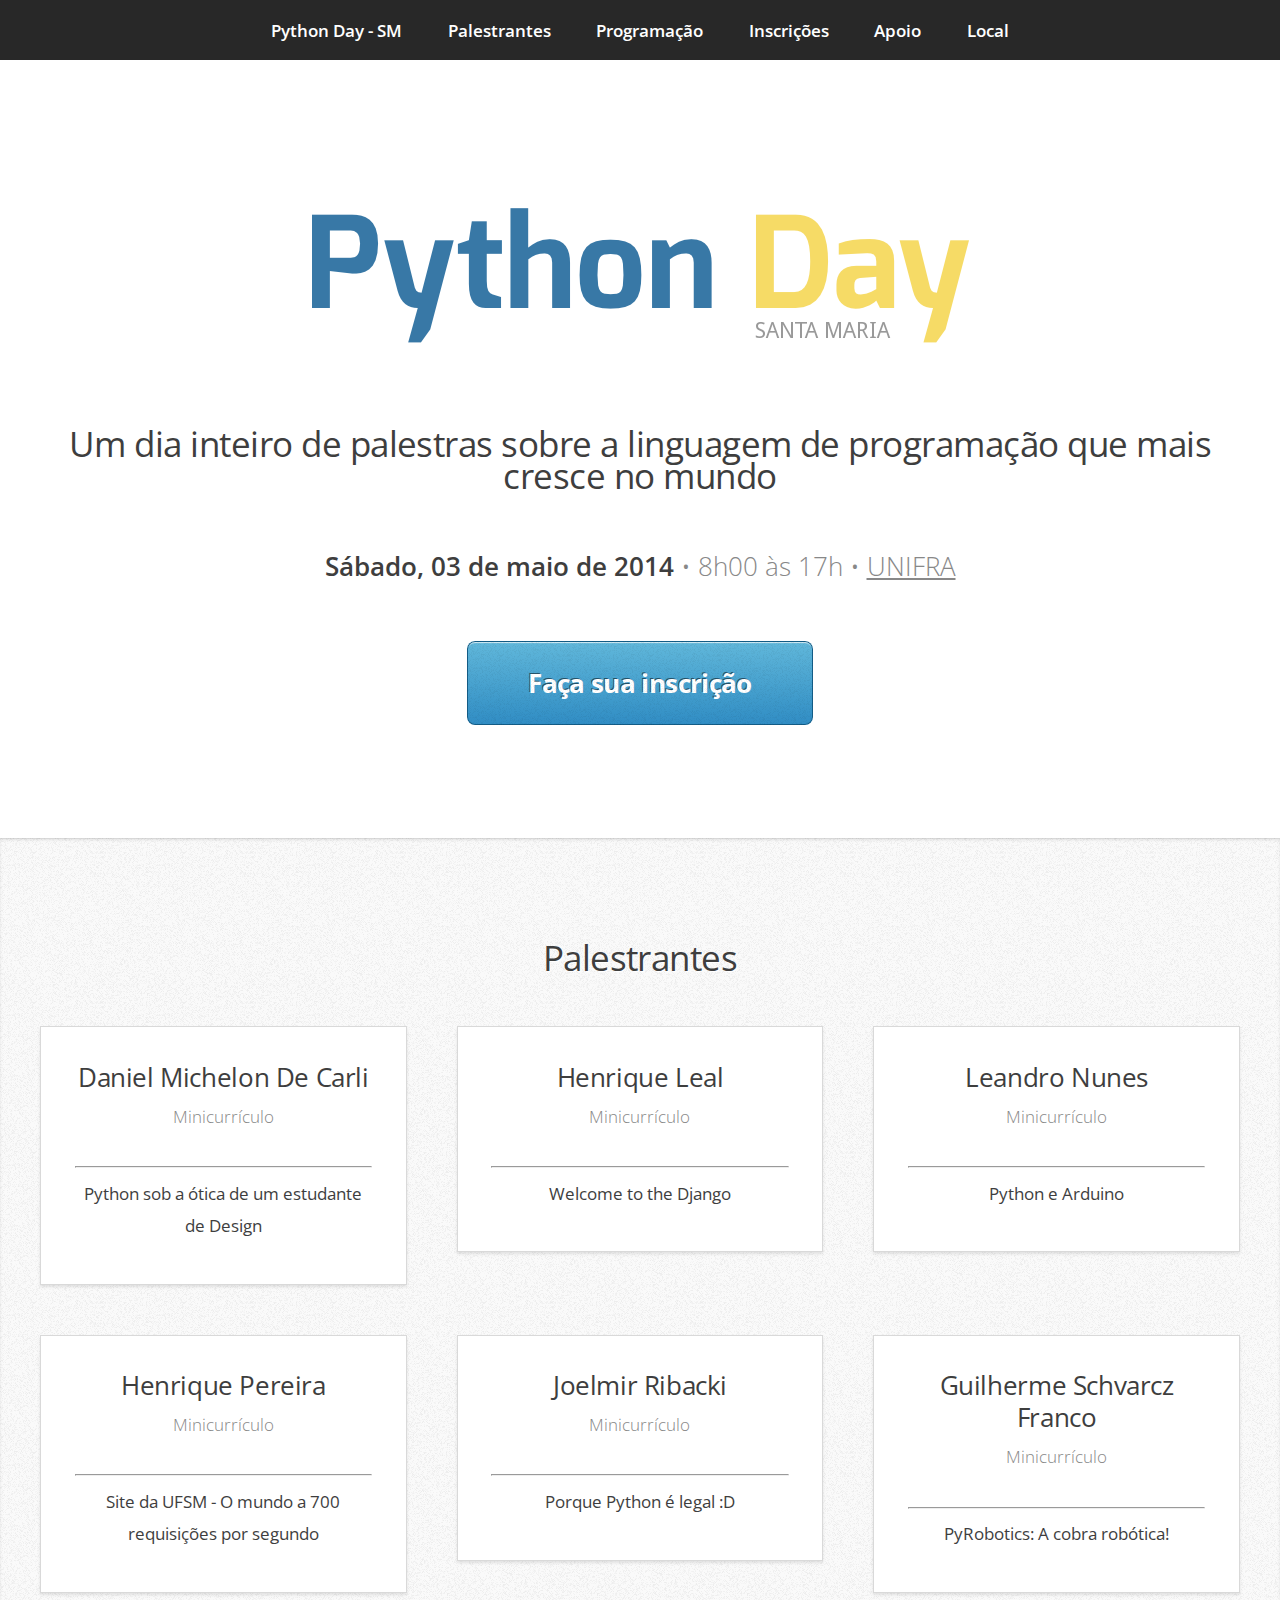
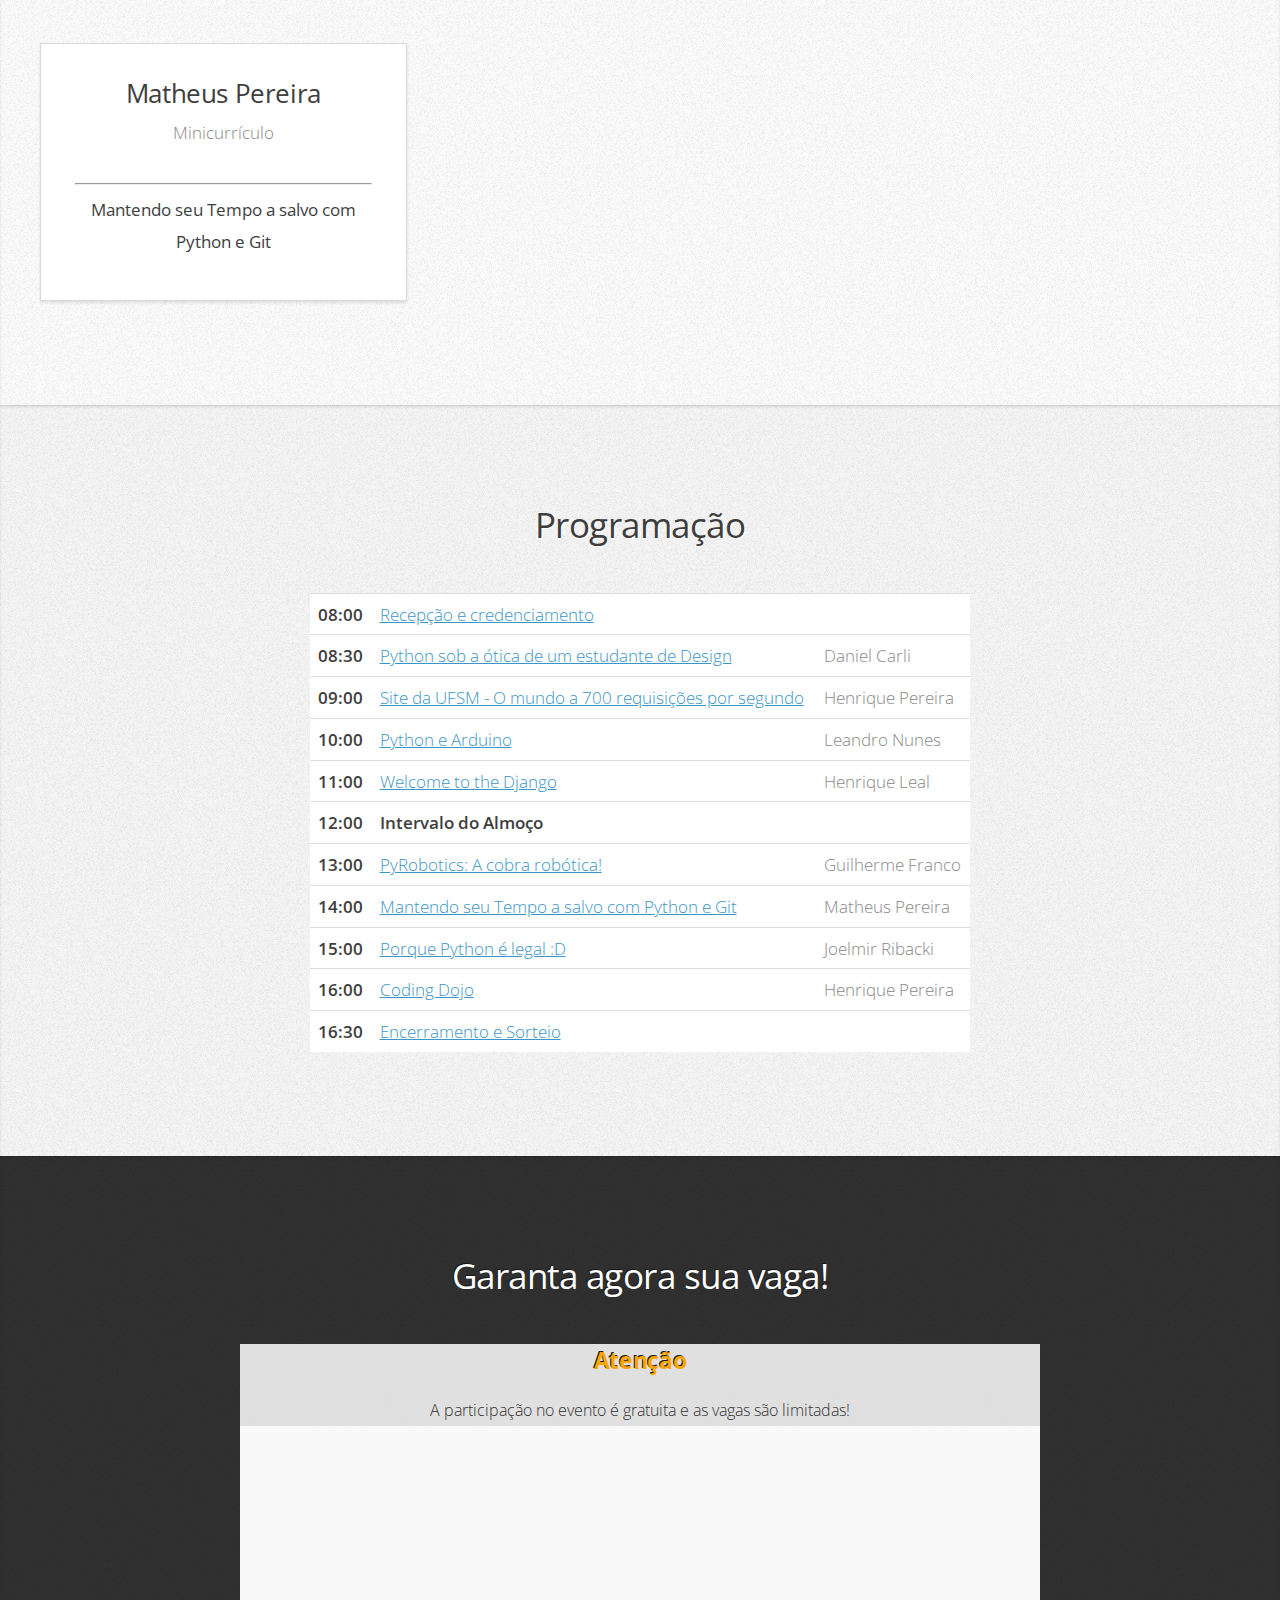
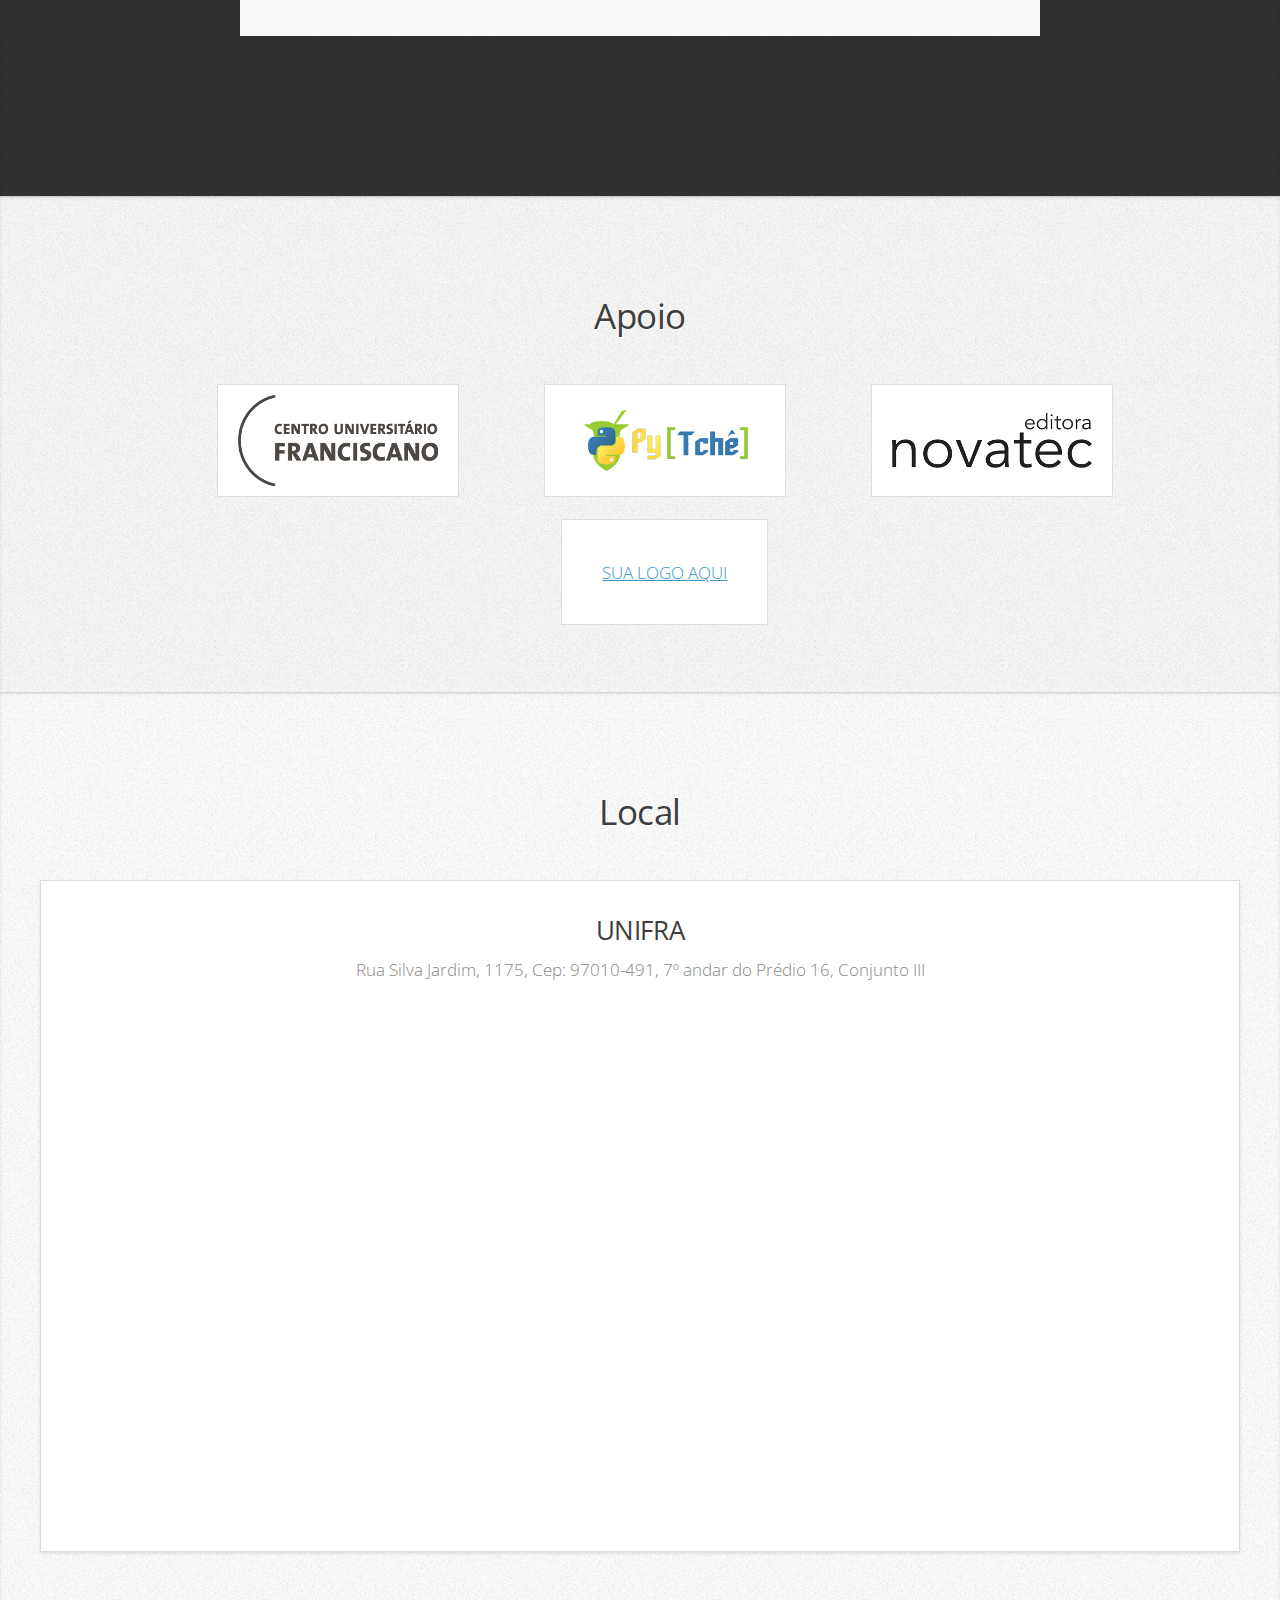
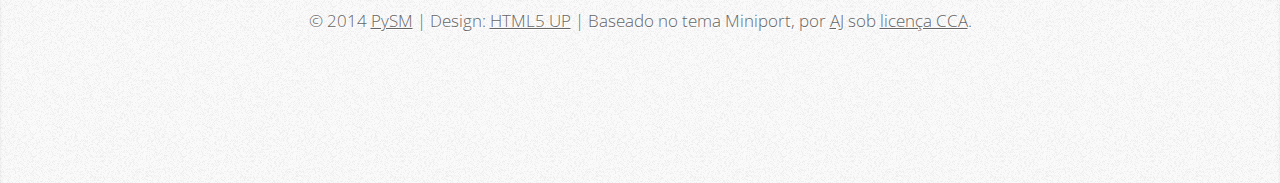
==== commit 0e6f1ba2: "Correção do endereço e descrição da palestra do Guilherme Franco" ====
--- a/2014/index.html
+++ b/2014/index.html
@@ -164,7 +164,7 @@
 									</div>
 									<hr>
                                     <h4><a href="#programacao">
-                                    	Python na robótica
+                                    	PyRobotics: A cobra robótica!
                                     </a></h4>
 								</section>
 							</div>
@@ -254,8 +254,12 @@
 										<tr>
 											<td><strong>13:00</strong></td>
 											<td>
-												<a href="#" class="trigger-modal">Python na robótica</a>
-												<div class="modal">Aguardando dados</div>
+												<a href="#" class="trigger-modal">PyRobotics: A cobra robótica!</a>
+												<div class="modal">
+													A muito a humanidade sonha em construir robôs autômonos cada vez mais complexos capazes de exercer atividades cada vez mais impressionantes para facilitar a nossa vida, mas somente um verdadeiro jedi é capaz de construir seu C3PO inteiramente funcional e fluente em mais de 6 milhões de meios de comunicação! 
+ 													<br /><br />
+													Nessa conversa aberta pretendo comprimir todo conhecimento adquirido nessa minha jornada no mundo da robótica e, com muitos exemplos em python, demonstrar como a cobra azul e amarela está me ajudando a domesticar as espécies de robôs terrestres, humanoides e aéreos, facilitando muito minha trilha em busca da força nesse complexo mundo dos robôs autônomos!
+												</div>
 											</td>
 											<td>Guilherme Franco</td>
 										</tr>
@@ -377,8 +381,8 @@
 							<div class="12u">
 								<section class="box box-style2">
 									<h3>UNIFRA</h3>
-                                    <p>Rua Silva Jardim, 1322, 7º andar do Prédio 16, Conjunto 2</p>
-									<iframe width="640" height="480" frameborder="0" scrolling="no" marginheight="0" marginwidth="0" src="https://maps.google.com.br/maps?f=q&amp;source=s_q&amp;hl=pt-BR&amp;geocode=&amp;q=Rua+Silva+Jardim,+1322+santa+maria+rs&amp;aq=&amp;sll=-29.702709,-53.76275&amp;sspn=0.241851,0.528374&amp;ie=UTF8&amp;hq=&amp;hnear=Rua+Silva+Jardim,+1322+-+Nossa+Senhora+do+Ros%C3%A1rio,+Rio+Grande+do+Sul,+97010-491&amp;t=m&amp;z=14&amp;ll=-29.684061,-53.812989&amp;output=embed"></iframe>
+                                    <p>Rua Silva Jardim, 1175, Cep: 97010-491, 7º andar do Prédio 16, Conjunto III</p>
+                                    <iframe width="640" height="480" frameborder="0" scrolling="no" marginheight="0" marginwidth="0" src="https://maps.google.com.br/maps?q=Rua+Silva+Jardim,+1175,+Santa+Maria+-+Rio+Grande+do+Sul&amp;hl=pt-BR&amp;sll=-29.68414,-53.81294&amp;sspn=0.001466,0.002846&amp;t=h&amp;ie=UTF8&amp;hq=&amp;hnear=Rua+Silva+Jardim,+1175+-+Nossa+Senhora+do+Ros%C3%A1rio,+Rio+Grande+do+Sul,+97010-492&amp;z=14&amp;iwloc=A&amp;ll=-29.683383,-53.808377&amp;output=embed"></iframe>
 								</section>								
 							</div>							
 						</div>
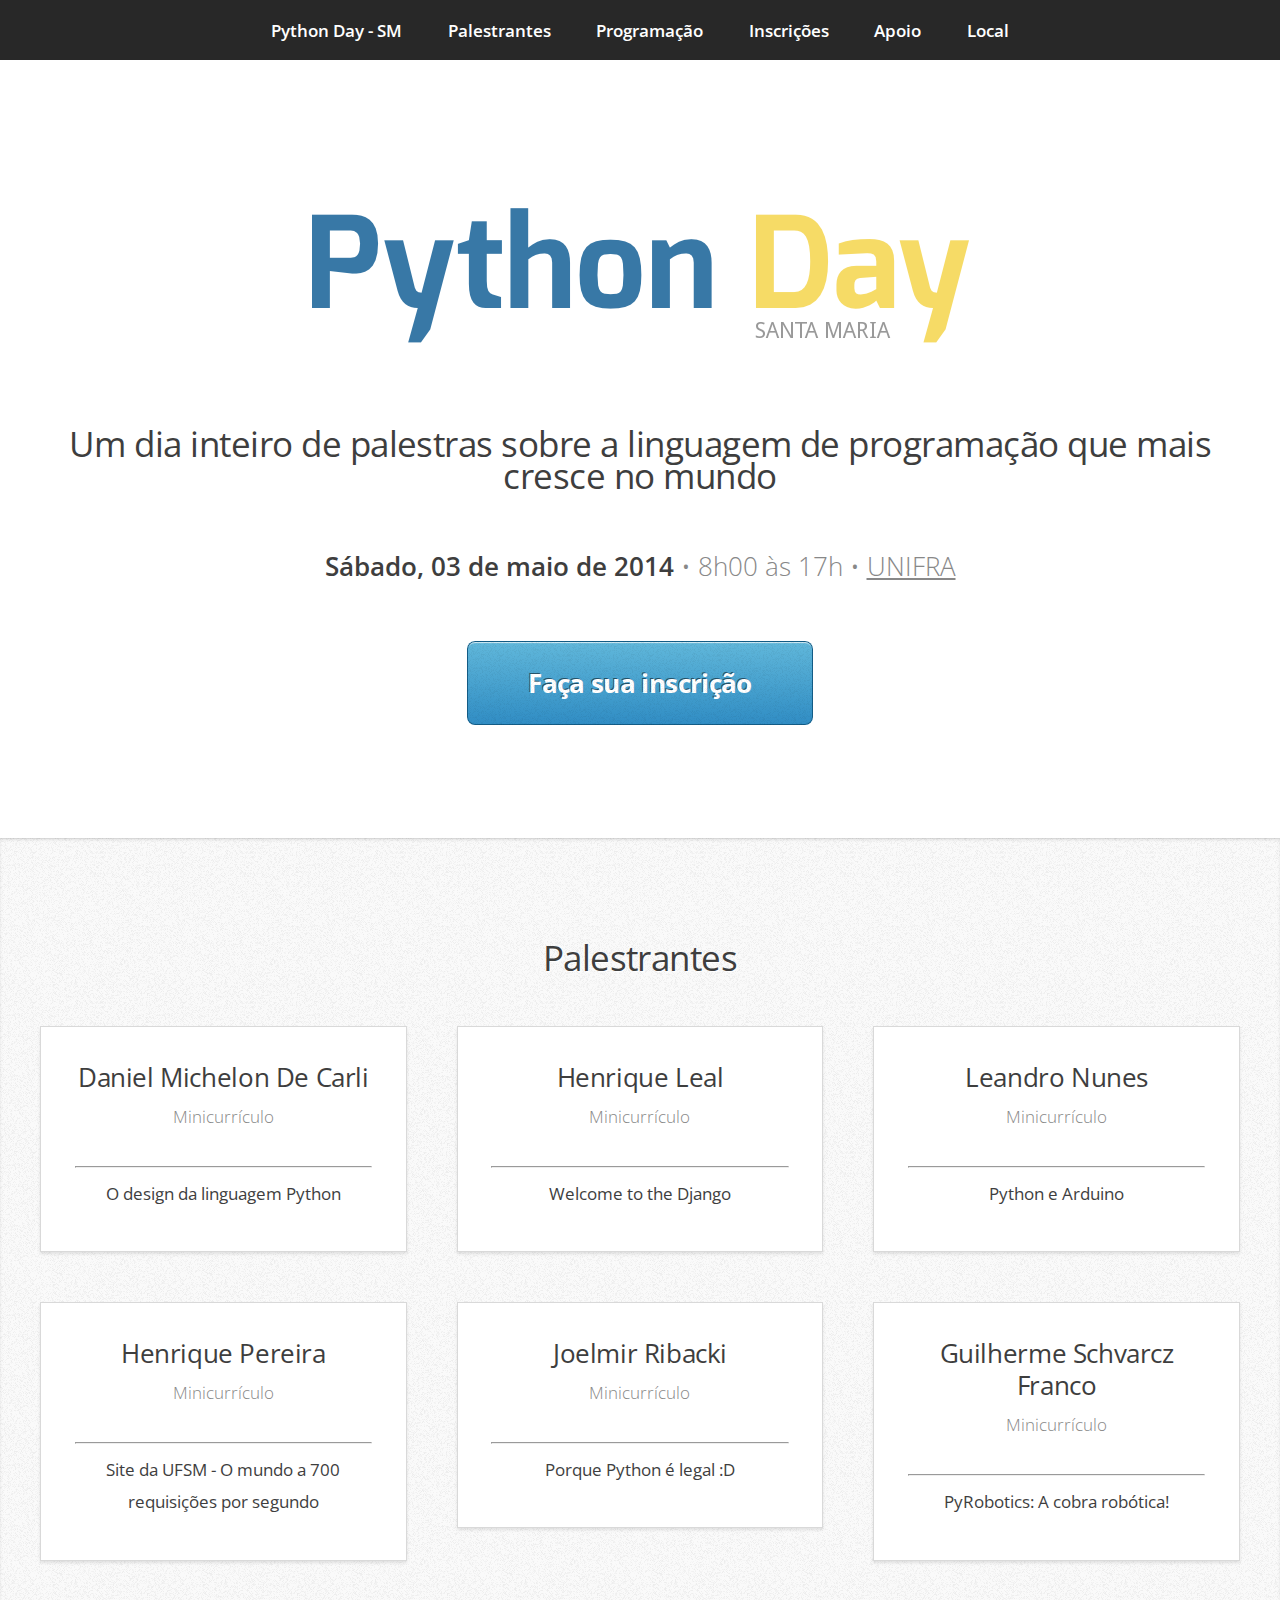
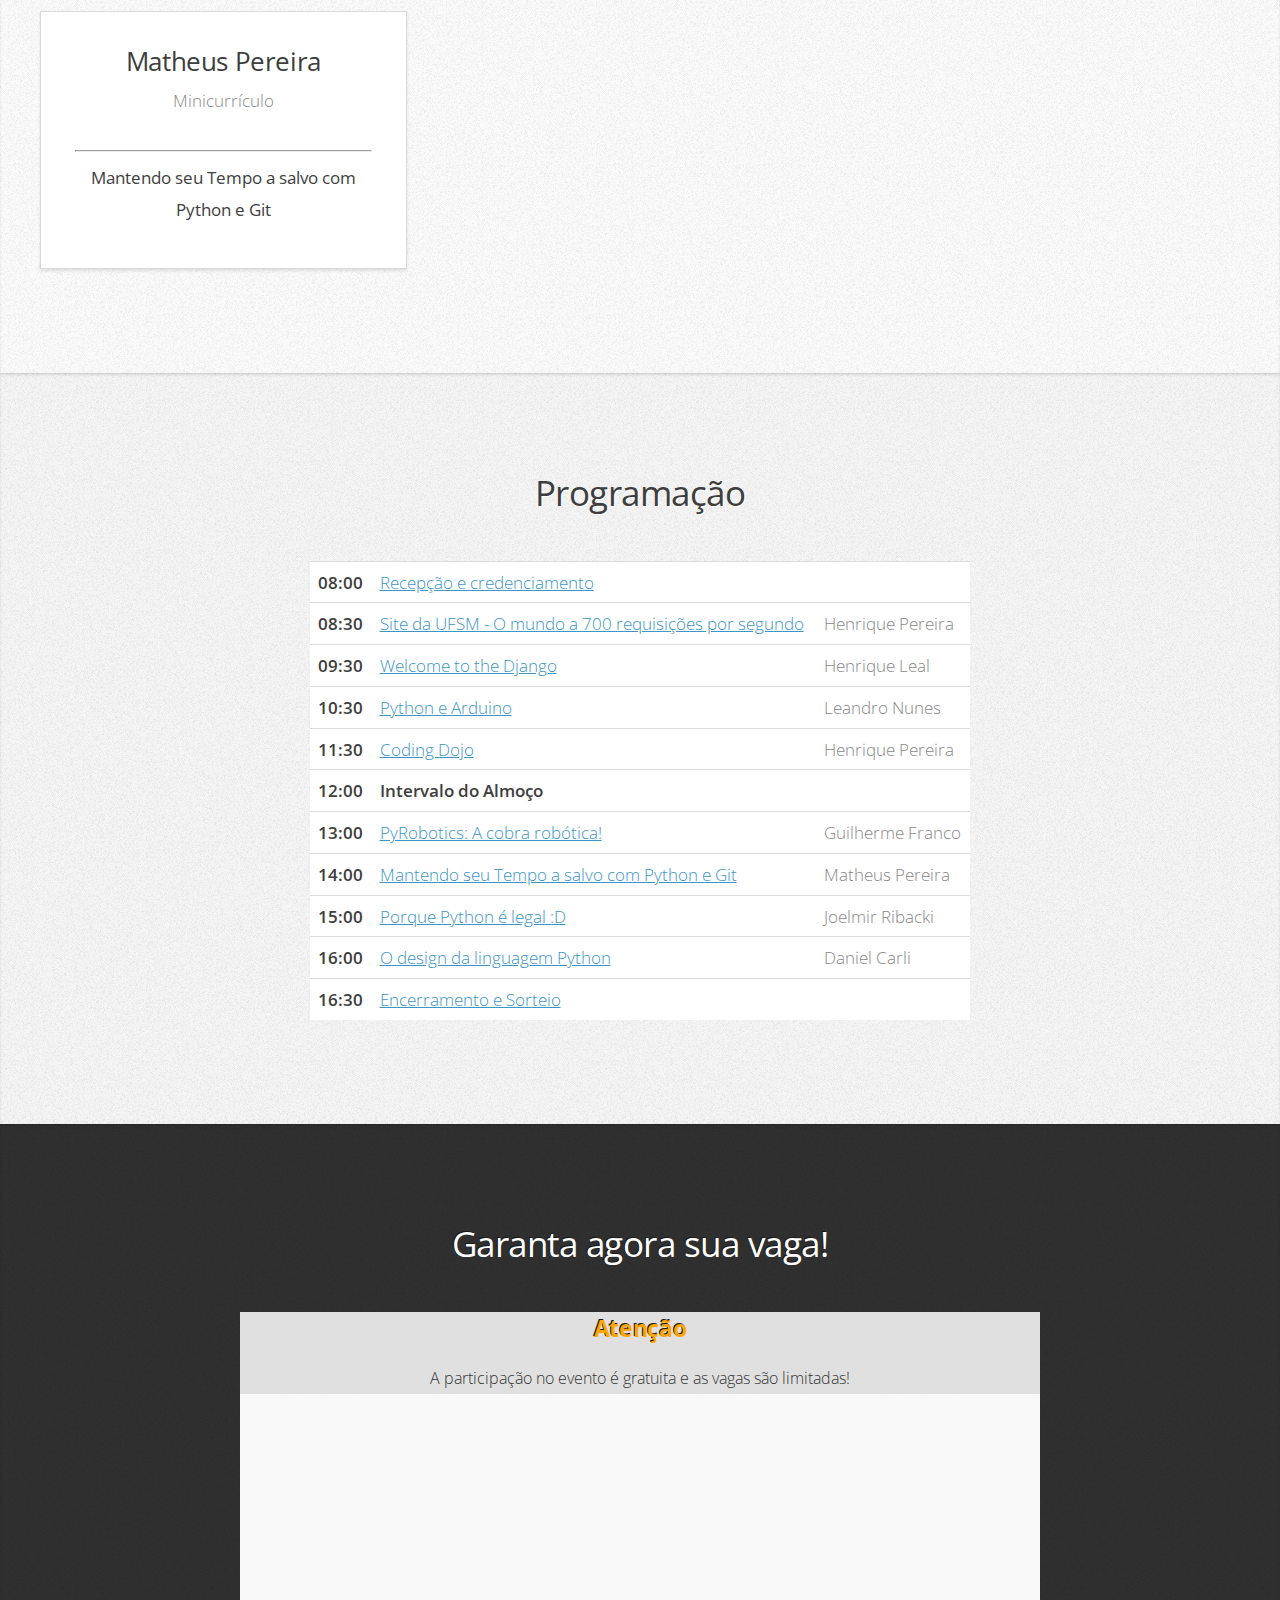
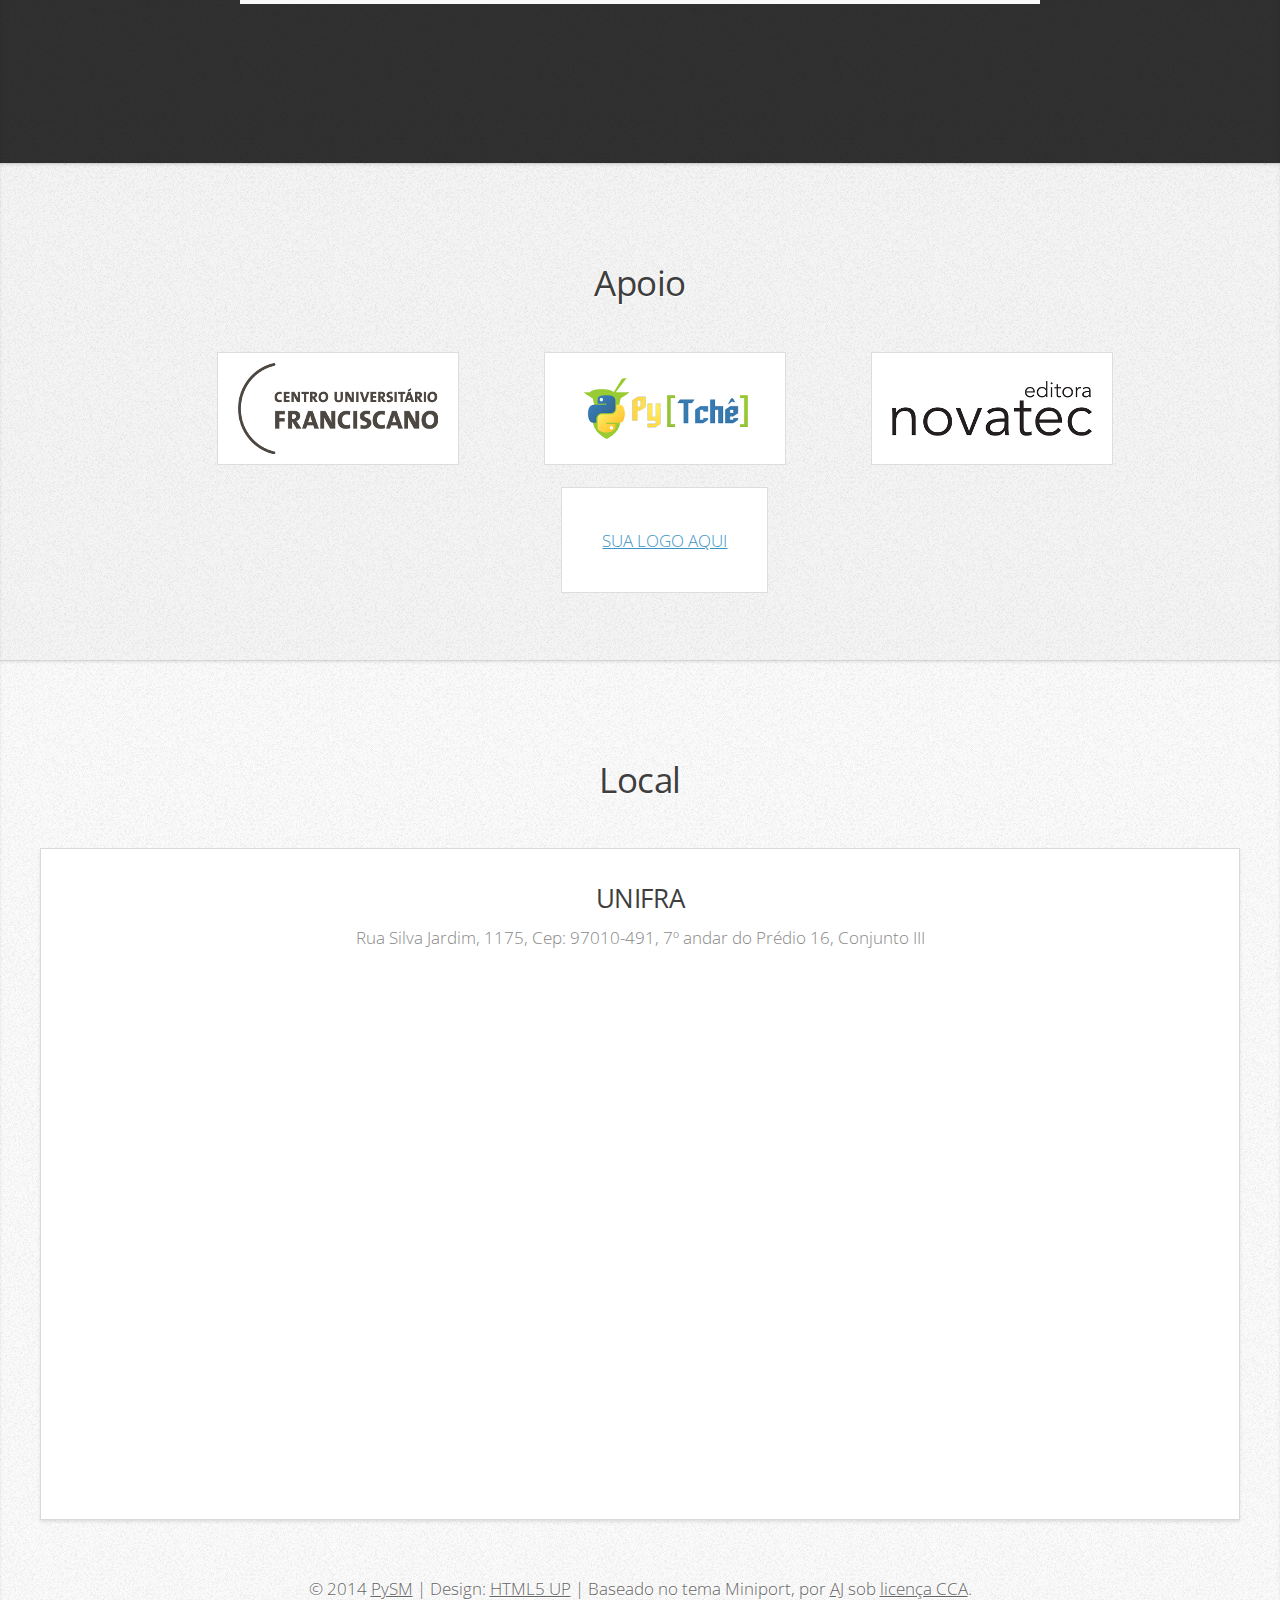
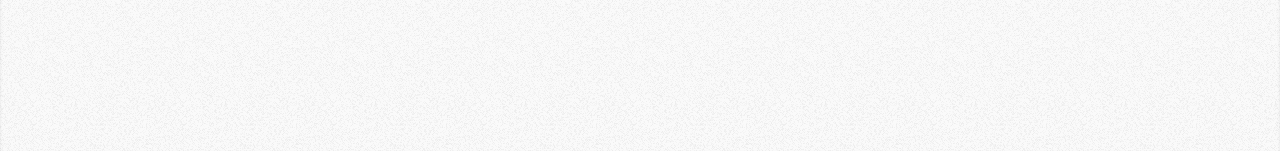
==== commit 7fc2783d: "Atualizando grade de palestra e o redirect" ====
--- a/2014/index.html
+++ b/2014/index.html
@@ -84,7 +84,7 @@
 									</div>
 									<hr>
                                     <h4><a href="#programacao">
-                                    	Python sob a ótica de um estudante de Design
+                                    	O design da linguagem Python
                                     </a></h4>
 								</section>
 							</div>
@@ -214,34 +214,34 @@
 										<tr>
 											<td><strong>08:30</strong></td>
 											<td>
-												<a href="#" class="trigger-modal">Python sob a ótica de um estudante de Design</a>
-												<div class="modal">O que torna Python uma linguagem com bom Design a nível do programador.</div>
-											</td>
-											<td>Daniel Carli</td>
-										</tr>
-										<tr>
-											<td><strong>09:00</strong></td>
-											<td>
 												<a href="#" class="trigger-modal">Site da UFSM - O mundo a 700 requisições por segundo</a>
 												<div class="modal">Essa palestra tem o objetivo de falar sobre o processo de produção e desenvolvimento do novo site da UFSM e de como a linguagem de programação Python e o framework para web Django, em conjunto com outras tecnologias livre, tornaram isso possível. </div>
 											</td>
 											<td>Henrique Pereira</td>
 										</tr>
 										<tr>
-											<td><strong>10:00</strong></td>
-											<td>
-												<a href="#" class="trigger-modal">Python e Arduino</a>
-												<div class="modal">Essa palestra irá apresentar os conceitos básicos sobre o projeto Arduino e sua integração com a linguagem Python. Gostaria de ter a disposição um projeto e link de internet (se possivel sem proxy).</div>
-											</td>
-											<td>Leandro Nunes</td>
-										</tr>
-										<tr>
-											<td><strong>11:00</strong></td>
+											<td><strong>09:30</strong></td>
 											<td>
 												<a href="#" class="trigger-modal">Welcome to the Django</a>
 												<div class="modal">Palestra com finalidade de apresentar o Django como proposta para desenvolvimento de aplicações web. Apresentar os principais recursos do framework e como configurar um ambiente saudável de programação.</div>
 											</td>
 											<td>Henrique Leal</td>
+										</tr>
+										<tr>
+											<td><strong>10:30</strong></td>
+											<td>
+												<a href="#" class="trigger-modal">Python e Arduino</a>
+												<div class="modal">Essa palestra irá apresentar os conceitos básicos sobre o projeto Arduino e sua integração com a linguagem Python.</div>
+											</td>
+											<td>Leandro Nunes</td>
+										</tr>
+										<tr>
+											<td><strong>11:30</strong></td>
+											<td>
+												<a href="#" class="trigger-modal">Coding Dojo</a>
+												<div class="modal">Coding Dojo</div>
+											</td>
+											<td>Henrique Pereira</td>
 										</tr>
 										<tr>
 											<td><strong>12:00</strong></td>
@@ -291,10 +291,10 @@
 										<tr>
 											<td><strong>16:00</strong></td>
 											<td>
-												<a href="#" class="trigger-modal">Coding Dojo</a>
-												<div class="modal">Coding Dojo</div>
-											</td>
-											<td>Henrique Pereira</td>
+												<a href="#" class="trigger-modal">O design da linguagem Python</a>
+												<div class="modal">O que torna Python uma linguagem com bom Design a nível do programador.</div>
+											</td>
+											<td>Daniel Carli</td>
 										</tr>
 										<tr>
 											<td><strong>16:30</strong></td>
